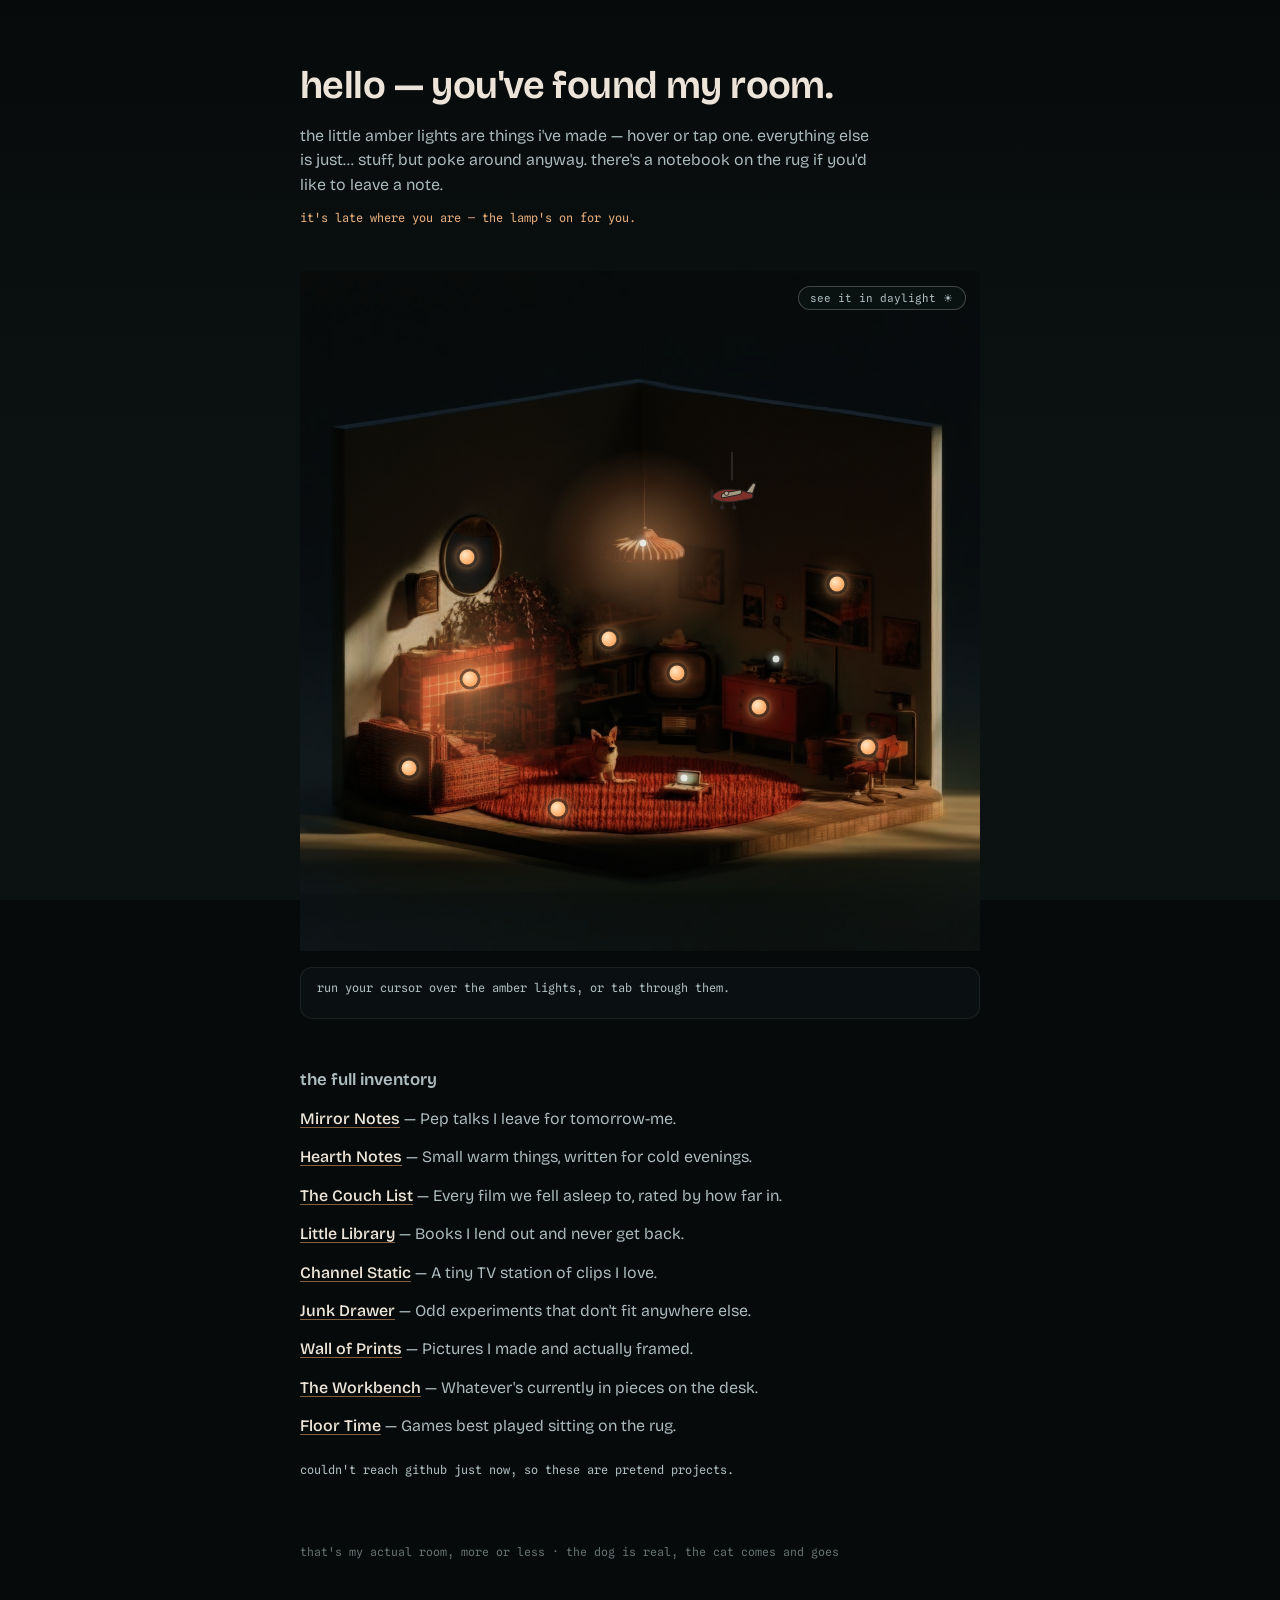
==== index.html @ a33a2bc3 "Preview before the doorway: first tap shows the card, second tap goes On touch there's no hover, so " ====
<!doctype html>
<html lang="en">
<head>
<meta charset="utf-8">
<meta name="viewport" content="width=device-width, initial-scale=1">
<title>my room</title>
<meta name="description" content="A little map of my room. The glowing dots are things I've made.">
<meta property="og:title" content="hello — you've found my room.">
<meta property="og:description" content="The glowing dots are things I've made. There's a dog, a radio, and a notebook if you'd like to leave a note.">
<meta property="og:type" content="website">
<meta property="og:url" content="https://nedesblade.github.io/Room/">
<meta property="og:image" content="https://nedesblade.github.io/Room/og.jpg">
<meta property="og:image:width" content="1200">
<meta property="og:image:height" content="630">
<meta name="twitter:card" content="summary_large_image">
<link rel="icon" href="data:image/svg+xml,%3Csvg xmlns='http://www.w3.org/2000/svg' viewBox='0 0 32 32'%3E%3Ccircle cx='16' cy='16' r='13' fill='%23ffb474' opacity='.22'/%3E%3Ccircle cx='16' cy='16' r='7' fill='%23ffb474'/%3E%3Ccircle cx='13.5' cy='13.5' r='2.5' fill='%23ffe6c4'/%3E%3C/svg%3E">
<style>
  /* Fonts are embedded so the whole page is one file. */
  @font-face {
    font-family: 'Bricolage Grotesque';
    src: url([data-uri]) format('woff2');
    font-weight: 300 800;
    font-display: swap;
  }
  @font-face {
    font-family: 'Spline Sans Mono';
    src: url([data-uri]) format('woff2');
    font-weight: 400;
    font-display: swap;
  }

  :root {
    /* Sampled from the photo's edges so the room melts into the page.
       JS swaps these at dusk/night to match the graded photo. */
    --bg-top: #1e2d2f;
    --bg-bottom: #2e4145;
    --ink: #ece4d8;
    --ink-dim: #adbdc0;
    --halo: 0 0 0 3px rgba(10, 16, 18, 0.5);
    --amber: #ffb474;
    --amber-deep: #e8934f;
    --card: rgba(16, 26, 28, 0.45);
    --night: 0; /* 0 = day, up to 1 = deep night */
  }

  * { margin: 0; padding: 0; box-sizing: border-box; }

  html { background: var(--bg-top); }
  body {
    background: linear-gradient(var(--bg-top), var(--bg-bottom) 55%, var(--bg-bottom));
    color: var(--ink);
    font-family: 'Bricolage Grotesque', system-ui, sans-serif;
    font-weight: 380;
    line-height: 1.55;
    -webkit-font-smoothing: antialiased;
  }
  /* fixed attachment janks on touch browsers; only desktops get it */
  @media (hover: hover) and (pointer: fine) {
    body { background-attachment: fixed; }
  }

  .wrap { max-width: 720px; margin: 0 auto; padding: 3.5rem 1.25rem 4rem; }

  header h1 {
    font-size: clamp(1.7rem, 5vw, 2.4rem);
    font-weight: 640;
    letter-spacing: -0.015em;
    margin-bottom: 0.5rem;
  }
  header p { color: var(--ink-dim); max-width: 36rem; }
  .greeting {
    margin-top: 0.7rem;
    font-family: 'Spline Sans Mono', ui-monospace, monospace;
    font-size: 0.74rem;
    color: rgba(255, 193, 138, 0.9);
  }
  .greeting:empty { display: none; }

  /* ---- the room ---------------------------------------------------- */
  .room { position: relative; margin: 2.75rem 0 0; }
  .room > .photo { display: block; width: 100%; height: auto; }

  /* Evening grade: a tiny warm-dimmed copy of the same photo, multiplied
     over it, so night light comes from the photo itself. */
  .room > .grade {
    position: absolute; inset: 0;
    width: 100%; height: 100%;
    mix-blend-mode: multiply;
    opacity: var(--night);
    pointer-events: none;
    transition: opacity 1.2s ease;
  }

  /* Warm halos anchored on the photo's own light sources. */
  .glow {
    position: absolute;
    transform: translate(-50%, -50%);
    border-radius: 50%;
    pointer-events: none;
    mix-blend-mode: screen;
    opacity: 0;
    transition: opacity 0.9s ease;
    background: radial-gradient(circle, rgba(255,176,110,0.55), rgba(255,140,70,0.18) 45%, transparent 70%);
  }
  .glow.on { opacity: calc(0.25 + var(--night) * 0.75); }
  .glow.flicker.on { animation: flicker 3.5s ease-in-out infinite; }
  @keyframes flicker {
    0%, 100% { opacity: calc(0.25 + var(--night) * 0.75); }
    38%      { opacity: calc(0.18 + var(--night) * 0.62); }
    62%      { opacity: calc(0.28 + var(--night) * 0.8); }
  }

  /* the little day/night switch in the room's corner */
  .mode-toggle {
    position: absolute;
    top: 0.9rem; right: 0.9rem;
    z-index: 2;
    background: rgba(12, 20, 21, 0.7);
    border: 1px solid rgba(236, 228, 216, 0.25);
    border-radius: 999px;
    color: var(--ink-dim);
    font-family: 'Spline Sans Mono', ui-monospace, monospace;
    font-size: 0.68rem;
    padding: 0.3rem 0.7rem;
    cursor: pointer;
  }
  .mode-toggle:hover { color: var(--ink); border-color: rgba(255, 180, 116, 0.5); }
  .mode-toggle:focus-visible { outline: 2px solid var(--amber); outline-offset: 2px; }

  /* embers drifting up from the hearth at night */
  .ember {
    position: absolute;
    width: 3px; height: 3px;
    border-radius: 50%;
    background: #ffc27d;
    mix-blend-mode: screen;
    pointer-events: none;
    opacity: 0;
    animation: emberfloat 4s ease-in infinite;
  }
  @keyframes emberfloat {
    0%   { opacity: 0; translate: 0 0; }
    15%  { opacity: 0.9; }
    60%  { opacity: 0.5; translate: 4px -3.2%; }
    100% { opacity: 0; translate: -3px -6.5%; }
  }

  /* speech bubbles and sleepy z's */
  .bubble {
    position: absolute;
    transform: translate(-50%, -100%);
    white-space: nowrap;
    font-family: 'Spline Sans Mono', ui-monospace, monospace;
    font-size: 0.72rem;
    color: #2d2620;
    background: #f0e3ca;
    border-radius: 8px;
    padding: 0.25rem 0.55rem;
    pointer-events: none;
    animation: bubblepop 0.25s ease;
  }
  .bubble::after {
    content: '';
    position: absolute;
    left: 50%; bottom: -5px;
    transform: translateX(-50%);
    border: 5px solid transparent;
    border-top-color: #f0e3ca;
    border-bottom: 0;
  }
  @keyframes bubblepop { from { scale: 0.6; opacity: 0; } }
  .zzz {
    position: absolute;
    transform: translate(-50%, -100%);
    font-family: 'Spline Sans Mono', ui-monospace, monospace;
    font-size: 0.8rem;
    color: rgba(236, 228, 216, 0.85);
    pointer-events: none;
    animation: snooze 3s ease-in-out infinite;
  }
  @keyframes snooze {
    0%, 100% { opacity: 0.35; translate: 0 0; }
    50%      { opacity: 0.9; translate: 2px -8px; }
  }

  /* ---- project dots ------------------------------------------------ */
  .spot { position: absolute; display: block; }
  button.spot { background: none; border: 0; padding: 0; cursor: pointer; }
  .spot:focus-visible { outline: 2px solid var(--amber); outline-offset: 3px; border-radius: 10px; }
  .spot .dot {
    position: absolute;
    width: 15px; height: 15px;
    transform: translate(-50%, -50%);
    border-radius: 50%;
    background: radial-gradient(circle at 35% 35%, #ffe6c4, var(--amber) 55%, var(--amber-deep));
    box-shadow: var(--halo), 0 0 8px 2px rgba(255,180,116,0.75), 0 0 22px 6px rgba(255,160,90,0.35);
    animation: pulse 2.6s ease-in-out infinite;
    transition: scale 0.2s ease;
  }
  .spot:hover .dot, .spot:focus-visible .dot { animation-play-state: paused; scale: 1.25; }
  @keyframes pulse {
    0%, 100% { box-shadow: var(--halo), 0 0 6px 1px rgba(255,180,116,0.55), 0 0 16px 4px rgba(255,160,90,0.22); }
    50%      { box-shadow: var(--halo), 0 0 10px 3px rgba(255,190,130,0.9), 0 0 30px 10px rgba(255,165,95,0.4); }
  }

  /* Fresh projects (pushed in the last two weeks) burn brighter. */
  .spot.new .dot {
    background: radial-gradient(circle at 35% 35%, #fff3dc, #ffc793 50%, #ff9d54);
    box-shadow: var(--halo), 0 0 12px 4px rgba(255,200,140,0.95), 0 0 34px 12px rgba(255,170,100,0.5);
  }
  .newchip {
    font-family: 'Spline Sans Mono', ui-monospace, monospace;
    font-size: 0.62rem;
    letter-spacing: 0.06em;
    color: #2b1c0e;
    background: var(--amber);
    border-radius: 999px;
    padding: 0.05rem 0.4rem;
    vertical-align: 2px;
  }
  .tag .newchip { margin-left: 0.4rem; }

  /* Deep-linked spot gets a steady ring so it's unmissable. */
  .spot.lit .dot {
    animation: none;
    scale: 1.3;
    box-shadow: var(--halo), 0 0 0 3px rgba(255,220,180,0.9), 0 0 18px 6px rgba(255,180,116,0.9), 0 0 44px 16px rgba(255,160,90,0.45);
  }
  .spot.lit .tag { opacity: 1; }

  .tag {
    position: absolute;
    transform: translate(-50%, calc(-100% - 16px));
    white-space: nowrap;
    font-family: 'Spline Sans Mono', ui-monospace, monospace;
    font-size: 0.72rem;
    letter-spacing: 0.02em;
    color: #ffd9ae;
    background: rgba(12, 20, 21, 0.88);
    border: 1px solid rgba(255,180,116,0.35);
    border-radius: 6px;
    padding: 0.25rem 0.55rem;
    opacity: 0;
    pointer-events: none;
    transition: opacity 0.15s ease;
  }
  .spot:hover .tag, .spot:focus-visible .tag { opacity: 1; }

  /* ---- toys (not links — just fun) --------------------------------- */
  .toy {
    position: absolute;
    transform: translate(-50%, -50%);
    background: none; border: 0;
    cursor: pointer;
    font: inherit;
  }
  .toy:focus-visible { outline: 2px dashed rgba(236,228,216,0.8); outline-offset: 3px; border-radius: 50%; }
  .toy .spark {
    display: block;
    width: 7px; height: 7px;
    margin: 0 auto;
    border-radius: 50%;
    background: rgba(240, 244, 240, 0.9);
    box-shadow: 0 0 6px 2px rgba(230,240,240,0.5);
    animation: twinkle 3.4s ease-in-out infinite;
  }
  @keyframes twinkle {
    0%, 100% { opacity: 0.25; }
    50%      { opacity: 0.85; }
  }
  .toy:hover .spark { animation-play-state: paused; opacity: 1; }
  .toy .tag { border-style: dashed; border-color: rgba(236,228,216,0.3); color: var(--ink-dim); font-style: italic; }
  .toy:hover .tag, .toy:focus-visible .tag { opacity: 1; }

  /* the toy plane hangs from the ceiling and sways on its string */
  .toy.plane {
    transform: translate(-50%, 0);
    transform-origin: 50% 0;
    animation: planesway 5s ease-in-out infinite;
    filter: brightness(calc(1 - var(--night) * 0.35));
  }
  .toy.plane svg { display: block; width: 100%; height: auto; }
  .toy.plane:hover { animation-play-state: paused; }
  @keyframes planesway {
    0%, 100% { rotate: 3deg; }
    50%      { rotate: -3deg; }
  }
  /* click: one big swoop over the room and back to the string.
     first and last frames are omitted so it starts and ends wherever
     the plane hangs, even if its spot gets nudged in ROOMS. */
  .toy.plane.fly { animation: flightpath 4.5s ease-in-out; }
  .toy.plane.fly .string { opacity: 0; }
  @keyframes flightpath {
    18% { left: 46%; top: 34%; rotate: -16deg; }
    40% { left: 22%; top: 46%; rotate: -6deg; }
    62% { left: 17%; top: 28%; rotate: 12deg; }
    82% { left: 40%; top: 15%; rotate: 10deg; }
  }
  .cat svg { filter: brightness(calc(1 - var(--night) * 0.35)); }

  .toy.bounce { animation: boing 0.5s ease; }
  /* uses the translate property so it composes with any base transform */
  @keyframes boing {
    30% { translate: 0 -9px; }
    60% { translate: 0 2px; }
  }

  .heart, .notes {
    position: absolute;
    transform: translate(-50%, -50%);
    pointer-events: none;
    font-size: 0.9rem;
    animation: floatup 1.4s ease-out forwards;
  }
  @keyframes floatup {
    0%   { opacity: 0; translate: 0 0; }
    20%  { opacity: 1; }
    100% { opacity: 0; translate: 0 -34px; }
  }

  .cat { position: absolute; pointer-events: auto; cursor: pointer; background: none; border: 0; }
  .cat:focus-visible { outline: 2px dashed rgba(236,228,216,0.8); outline-offset: 3px; border-radius: 8px; }
  .cat svg { display: block; width: 100%; height: auto; opacity: 0.96; }
  .cat.stretch svg { animation: stretch 0.6s ease; }
  @keyframes stretch { 40% { transform: scaleX(1.12) scaleY(0.94); } }

  /* ---- guestbook scraps -------------------------------------------- */
  .scrap {
    position: absolute;
    width: 7.5%;
    padding: 1.6% 1.2% 1.1%;
    background: #f0e3ca;
    color: #3b3227;
    font-size: clamp(0.34rem, 0.92vw, 0.5rem);
    line-height: 1.3;
    box-shadow: 0 1px 4px rgba(0, 0, 0, 0.35);
    filter: brightness(calc(1 - var(--night) * 0.4));
    cursor: pointer;
    overflow: hidden;
    transition: scale 0.15s ease;
  }
  .scrap:hover { scale: 1.06; }
  .scrap::before {
    /* the pin */
    content: '';
    position: absolute;
    top: 3%; left: 50%;
    width: 4px; height: 4px;
    transform: translateX(-50%);
    border-radius: 50%;
    background: radial-gradient(circle at 35% 35%, #ffd9a8, #c46a35);
  }
  .scrap .who {
    display: block;
    margin-top: 0.35em;
    font-style: italic;
    opacity: 0.7;
  }
  @media (max-width: 640px) { .scrap { display: none; } }

  /* ---- the notebook dialog ----------------------------------------- */
  dialog#notebook {
    width: min(26rem, calc(100vw - 2.5rem));
    background: #162124;
    color: var(--ink);
    border: 1px solid rgba(236, 228, 216, 0.15);
    border-radius: 16px;
    padding: 1.4rem 1.5rem;
    font-family: inherit;
  }
  dialog#notebook::backdrop { background: rgba(6, 10, 11, 0.7); }
  #notebook h2 { font-size: 1.15rem; font-weight: 640; margin-bottom: 0.2rem; }
  #notebook .sub { color: var(--ink-dim); font-size: 0.9rem; margin-bottom: 1rem; }
  #notebook ul {
    list-style: none;
    max-height: 11rem;
    overflow-y: auto;
    margin-bottom: 1.1rem;
    padding-right: 0.4rem;
  }
  #notebook li { margin-bottom: 0.7rem; font-size: 0.92rem; }
  #notebook li .who {
    font-family: 'Spline Sans Mono', ui-monospace, monospace;
    font-size: 0.68rem;
    color: rgba(255, 180, 116, 0.75);
  }
  #notebook label {
    display: block;
    font-family: 'Spline Sans Mono', ui-monospace, monospace;
    font-size: 0.7rem;
    color: var(--ink-dim);
    margin: 0.7rem 0 0.25rem;
  }
  #notebook input, #notebook textarea {
    width: 100%;
    background: rgba(236, 228, 216, 0.06);
    border: 1px solid rgba(236, 228, 216, 0.18);
    border-radius: 8px;
    color: var(--ink);
    font: inherit;
    font-size: 0.92rem;
    padding: 0.45rem 0.6rem;
  }
  #notebook textarea { resize: vertical; min-height: 3.6rem; }
  #notebook input:focus-visible, #notebook textarea:focus-visible,
  #notebook button:focus-visible { outline: 2px solid var(--amber); outline-offset: 2px; }
  #notebook .stamps { display: flex; gap: 0.45rem; margin-top: 0.7rem; align-items: center; }
  #notebook .stamps .stamp {
    width: 2.1rem; height: 2.1rem;
    border-radius: 50%;
    border: 1px dashed rgba(236, 228, 216, 0.3);
    background: none;
    color: var(--ink);
    font-size: 0.95rem;
    padding: 0;
    cursor: pointer;
  }
  #notebook .stamps .stamp[aria-pressed="true"] {
    border: 1px solid var(--amber);
    background: rgba(255, 180, 116, 0.15);
  }
  #notebook .row {
    display: flex;
    justify-content: space-between;
    align-items: center;
    margin-top: 0.9rem;
    gap: 0.8rem;
  }
  #notebook .count {
    font-family: 'Spline Sans Mono', ui-monospace, monospace;
    font-size: 0.7rem;
    color: var(--ink-dim);
  }
  #notebook button {
    background: none;
    border: 1px solid rgba(255, 180, 116, 0.5);
    border-radius: 999px;
    color: var(--amber);
    font: inherit;
    font-size: 0.9rem;
    padding: 0.35rem 1rem;
    cursor: pointer;
  }
  #notebook button:hover { background: rgba(255, 180, 116, 0.12); }
  #notebook button.close {
    border: none;
    color: var(--ink-dim);
    padding: 0.35rem 0.5rem;
  }
  #notebook .note-status {
    margin-top: 0.8rem;
    font-family: 'Spline Sans Mono', ui-monospace, monospace;
    font-size: 0.72rem;
    color: var(--ink-dim);
    min-height: 1em;
  }

  /* ---- the caption card -------------------------------------------- */
  .card {
    margin-top: 1rem;
    min-height: 3.2rem;
    padding: 0.65rem 1rem;
    background: var(--card);
    border: 1px solid rgba(236,228,216,0.08);
    border-radius: 12px;
    display: flex;
    align-items: baseline;
    flex-wrap: wrap;
    gap: 0.25rem 0.6rem;
  }
  .card .hint {
    color: var(--ink-dim);
    font-family: 'Spline Sans Mono', ui-monospace, monospace;
    font-size: 0.74rem;
  }
  .card h2 { font-size: 1.02rem; font-weight: 620; display: inline; }
  .card h2 a { color: var(--ink); text-decoration-color: rgba(255,180,116,0.5); }
  .card h2 a:hover { color: var(--amber); }
  .card .blurb { color: var(--ink-dim); font-size: 0.92rem; }
  .meta {
    font-family: 'Spline Sans Mono', ui-monospace, monospace;
    font-size: 0.72rem;
    color: rgba(255, 193, 138, 0.9);
  }
  .card .meta { margin-left: auto; }
  .card .enter {
    display: inline-block;
    background: var(--amber);
    color: #241505;
    border-radius: 999px;
    padding: 0.1rem 0.75rem;
    font-size: 0.85rem;
    font-weight: 600;
    text-decoration: none;
    white-space: nowrap;
  }
  .card .enter:hover, .card .enter:focus-visible { filter: brightness(1.1); }
  /* clicking a linkless (private) item pulses the card so the answer
     never lands somewhere the eye isn't */
  .card.ping { animation: card-ping 0.9s ease-out; }
  @keyframes card-ping {
    0%   { border-color: var(--amber); box-shadow: 0 0 0 3px rgba(255,180,116,0.35); }
    100% { border-color: rgba(236,228,216,0.08); box-shadow: 0 0 0 0 rgba(255,180,116,0); }
  }
  @media (prefers-reduced-motion: reduce) { .card.ping { animation: none; } }

  /* ---- the plain list ---------------------------------------------- */
  .list { margin-top: 3rem; }
  .list h2 { font-size: 1.05rem; font-weight: 620; color: var(--ink-dim); margin-bottom: 0.9rem; }
  .list ul { list-style: none; }
  .list li { margin-bottom: 0.85rem; }
  .list a {
    color: var(--ink);
    font-weight: 540;
    text-decoration-color: rgba(255,180,116,0.5);
    text-underline-offset: 3px;
  }
  .list a:hover { color: var(--amber); }
  .list a:focus-visible { outline: 2px solid var(--amber); outline-offset: 2px; border-radius: 3px; }
  .list .blurb { color: var(--ink-dim); }
  .list .newchip { margin-left: 0.45rem; }
  .list .privname { color: var(--ink); font-weight: 540; }

  .status {
    margin-top: 1.4rem;
    font-family: 'Spline Sans Mono', ui-monospace, monospace;
    font-size: 0.74rem;
    color: var(--ink-dim);
  }
  .status:empty { display: none; }

  footer {
    margin-top: 4rem;
    font-family: 'Spline Sans Mono', ui-monospace, monospace;
    font-size: 0.72rem;
    color: rgba(163,180,182,0.6);
  }

  /* ---- phones ------------------------------------------------------ */
  @media (max-width: 640px) {
    .tag { display: none; }
    .spot .dot { width: 22px; height: 22px; }
    .toy .spark { width: 11px; height: 11px; }
    .wrap { padding-top: 2.5rem; }
  }

  @media (prefers-reduced-motion: reduce) {
    .spot .dot, .toy .spark, .glow.flicker.on { animation: none; }
    .dot, .tag, .grade, .glow, .scrap { transition: none; }
    .toy.bounce, .cat.stretch svg, .bubble, .zzz { animation: none; }
    .toy.plane, .toy.plane.fly { animation: none; }
    .ember { display: none; }
  }
</style>
</head>
<body>
<div class="wrap">
  <header>
    <h1>hello — you've found my room.</h1>
    <p>the little amber lights are things i've made — hover or tap one. everything else is just… stuff, but poke around anyway. there's a notebook on the rug if you'd like to leave a note.</p>
    <p class="greeting" id="greeting"></p>
  </header>

  <main>
    <div class="room" id="room-living-room">
      <button type="button" class="mode-toggle" id="mode-toggle" aria-pressed="false"></button>
      <img class="photo" src="[data-uri]"
           alt="A cutaway model of my living room: a brick fireplace, a woven couch, a round red rug with a corgi sitting on it, a small TV, shelves of books, a red sideboard with a little radio, a desk and chair, a round mirror, framed prints on the walls, and a pendant lamp overhead.">
      <img class="grade" aria-hidden="true" alt="" src="[data-uri]">
    </div>

    <div class="card" id="card" aria-live="polite">
      <p class="hint">run your cursor over the amber lights, or tab through them.</p>
    </div>

    <section class="list" id="projects">
      <h2>the full inventory</h2>
      <ul id="project-list"></ul>
      <p class="status" id="status"></p>
    </section>
  </main>

  <footer>
    <p>that's my actual room, more or less · the dog is real, the cat comes and goes</p>
    <p id="visit-line"></p>
  </footer>
</div>

<dialog id="notebook" aria-labelledby="notebook-title">
  <h2 id="notebook-title">the notebook</h2>
  <p class="sub">leave a note for whoever wanders in next. it gets pinned up in the room.</p>
  <ul id="note-list"></ul>
  <form id="note-form" method="dialog">
    <label for="note-name">your name (optional)</label>
    <input id="note-name" name="name" maxlength="40" autocomplete="off">
    <label for="note-text">your note</label>
    <textarea id="note-text" name="message" maxlength="130" required></textarea>
    <div class="stamps" role="group" aria-label="add a little stamp (optional)">
      <button type="button" class="stamp" data-stamp="♥" aria-pressed="false" aria-label="heart stamp">♥</button>
      <button type="button" class="stamp" data-stamp="★" aria-pressed="false" aria-label="star stamp">★</button>
      <button type="button" class="stamp" data-stamp="☕" aria-pressed="false" aria-label="coffee stamp">☕</button>
      <button type="button" class="stamp" data-stamp="🐕" aria-pressed="false" aria-label="dog stamp">🐕</button>
    </div>
    <div class="row">
      <span class="count" id="note-count">130 left</span>
      <span>
        <button type="button" class="close" id="note-close">close</button>
        <button type="submit" id="note-send">pin it</button>
      </span>
    </div>
  </form>
  <p class="note-status" id="note-status"></p>
</dialog>

<script>
/* =====================================================================
   THE ROOMS — edit here to nudge a dot or add a whole new room later.
   Every number is a % of that room's photo, so it scales with the page.

   spots: places a project can live. x/y is the dot, box is the
     clickable area [left, top, width, height]. Which repo sits on
     which spot is managed in projects.json, next to this file — one
     line per repo. (A repo topic like "on-couch" still works as a
     fallback.) Unpinned repos fill the remaining spots top to bottom.
   toys:  things that are only fun. They look different on purpose.
   glows: warm halos on the photo's own light sources, used at night.
   ===================================================================== */
const ROOMS = [
  {
    id: 'living-room',
    spots: [
      { id: 'mirror',    x: 24.5, y: 42,   box: [19,   36,   11,   11] },
      { id: 'fireplace', x: 25,   y: 60,   box: [13.5, 51,   22,   20] },
      { id: 'couch',     x: 16,   y: 73,   box: [5,    64,   25,   18] },
      { id: 'shelves',   x: 45.5, y: 54,   box: [41,   45,   9,    18] },
      { id: 'tv',        x: 55.5, y: 59,   box: [50,   53,   12,   13] },
      { id: 'sideboard', x: 67.5, y: 64,   box: [61,   59,   15,   11] },
      { id: 'prints',    x: 79,   y: 46,   box: [72,   40,   16,   14] },
      { id: 'desk',      x: 83.5, y: 70,   box: [74,   61,   19,   19] },
      { id: 'rug',       x: 38,   y: 79,   box: [28,   68,   46,   17] },
    ],
    toys: [
      { id: 'lamp',     kind: 'lamp',     label: 'the lamp',      x: 50.5, y: 40,   glow: 'pendant' },
      { id: 'radio',    kind: 'radio',    label: 'the radio',     x: 70,   y: 57 },
      { id: 'corgi',    kind: 'corgi',    label: 'the dog',       x: 43.5, y: 71,   box: [39, 65, 9, 13] },
      { id: 'notebook', kind: 'notebook', label: 'the guestbook', x: 56.5, y: 74.5 },
      { id: 'plane',    kind: 'plane',    label: 'the plane',     x: 63.5, y: 26.5, w: 8 },
    ],
    cat: { x: 12.5, y: 69.5, w: 8 },
    /* wall slots where visitor notes get pinned, [x, y, tilt-degrees] */
    paperSlots: [
      [12, 53, -4], [24.5, 31, 3], [44, 35, -2], [13, 38, 3], [63, 52.5, -3], [76, 36, 2],
    ],
    glows: [
      { id: 'hearth',  x: 24.5, y: 61, size: 34, flicker: true },
      { id: 'pendant', x: 50.5, y: 41, size: 30 },
    ],
  },
];

/* Whose GitHub to raid for projects (topic: "room"). */
const USERNAME = 'Nedesblade';

/* Guestbook backend (Supabase). The key is the public one — row level
   security is what actually protects the table. */
const GUESTBOOK = {
  url: 'https://abnkenlfuoyyqswchiht.supabase.co',
  key: 'sb_publishable_uETWJu-eaUKVQxYnGBwkJg_1MfV_r7-',
};

/* Page background per time of day, sampled from the photo / its grade. */
const SKY = {
  day:   { top: '#1e2d2f',   bottom: '#2e4145' },
  dusk:  { top: '#121b1c',  bottom: '#1c282a' },
  night: { top: '#070a0a', bottom: '#0c1212' },
};

/* Stand-ins so the page is never blank. Replaced once GitHub answers. */
const EXAMPLES = [
  { name: 'Mirror Notes',   blurb: 'Pep talks I leave for tomorrow-me.',                     url: '#projects', pushed: null, pin: 'mirror' },
  { name: 'Hearth Notes',   blurb: 'Small warm things, written for cold evenings.',          url: '#projects', pushed: null, pin: 'fireplace' },
  { name: 'The Couch List', blurb: 'Every film we fell asleep to, rated by how far in.',     url: '#projects', pushed: null, pin: 'couch' },
  { name: 'Little Library', blurb: 'Books I lend out and never get back.',                   url: '#projects', pushed: null, pin: 'shelves' },
  { name: 'Channel Static', blurb: 'A tiny TV station of clips I love.',                     url: '#projects', pushed: null, pin: 'tv' },
  { name: 'Junk Drawer',    blurb: "Odd experiments that don't fit anywhere else.",          url: '#projects', pushed: null, pin: 'sideboard' },
  { name: 'Wall of Prints', blurb: 'Pictures I made and actually framed.',                   url: '#projects', pushed: null, pin: 'prints' },
  { name: 'The Workbench',  blurb: "Whatever's currently in pieces on the desk.",            url: '#projects', pushed: null, pin: 'desk' },
  { name: 'Floor Time',     blurb: 'Games best played sitting on the rug.',                  url: '#projects', pushed: null, pin: 'rug' },
];

/* ===================================================================== */

const card = document.getElementById('card');
/* touch-only: the project whose card a first tap opened (see renderRoom) */
let armedSpot = null;
const listEl = document.getElementById('project-list');
const statusEl = document.getElementById('status');
const params = new URLSearchParams(location.search);

const titleCase = s => s.replace(/-/g, ' ').replace(/\b\w/g, c => c.toUpperCase());
const isNew = iso => iso && (Date.now() - new Date(iso).getTime()) < 14 * 86400e3;

function timeAgo(iso) {
  if (!iso) return 'an example project';
  const s = (Date.now() - new Date(iso).getTime()) / 1000;
  const steps = [[31536000, 'year'], [2592000, 'month'], [604800, 'week'], [86400, 'day'], [3600, 'hour'], [60, 'minute']];
  for (const [len, word] of steps) {
    const n = Math.floor(s / len);
    if (n >= 1) return `updated ${n} ${word}${n > 1 ? 's' : ''} ago`;
  }
  return 'updated just now';
}

function showCard(p) {
  card.innerHTML = '';
  const h = document.createElement('h2');
  const a = document.createElement(p.url ? 'a' : 'span');
  if (p.url) a.href = p.url;
  a.textContent = p.name;
  h.appendChild(a);
  if (isNew(p.pushed)) {
    const chip = document.createElement('span');
    chip.className = 'newchip'; chip.textContent = 'new';
    h.append(' ', chip);
  }
  const blurb = document.createElement('span');
  blurb.className = 'blurb'; blurb.textContent = p.blurb;
  card.append(h, blurb);
  if (p.url) {
    const go = document.createElement('a');
    go.className = 'enter';
    go.href = p.url;
    go.textContent = 'step inside ↗';
    card.append(go);
  }
  const bits = [];
  if (p.pushed) bits.push(timeAgo(p.pushed));
  if (!p.url && p.priv) bits.push('private — ask me about it');
  if (bits.length) {
    const meta = document.createElement('span');
    meta.className = 'meta'; meta.textContent = bits.join(' · ');
    card.append(meta);
  }
}

/* a guestbook note shown in the same caption spot */
function showNoteCard(n) {
  card.innerHTML = '';
  const blurb = document.createElement('span');
  blurb.className = 'blurb';
  blurb.textContent = `“${n.message}”`;
  const meta = document.createElement('span');
  meta.className = 'meta';
  meta.textContent = `— ${n.name || 'someone'}, in the notebook`;
  card.append(blurb, meta);
}

/* ---- time of day ---------------------------------------------------- */
let clockOverride = null; /* the little switch in the corner sets this */
const reducedMotion = window.matchMedia('(prefers-reduced-motion: reduce)').matches;

function realHour() {
  return params.has('t') ? +params.get('t') : new Date().getHours();
}
function bandOf(h) {
  return (h >= 21 || h < 6) ? 'night' : (h >= 17 || h < 8) ? 'dusk' : 'day';
}

function updateEmbers(on) {
  const room = document.getElementById(`room-${ROOMS[0].id}`);
  if (!room) return;
  const existing = room.querySelectorAll('.ember');
  if (!on || reducedMotion) { existing.forEach(el => el.remove()); return; }
  if (existing.length) return;
  for (let i = 0; i < 4; i++) {
    const ember = document.createElement('div');
    ember.className = 'ember';
    ember.setAttribute('aria-hidden', 'true');
    const x = 21 + Math.random() * 8, y = 58 + Math.random() * 9;
    ember.style.cssText =
      `left:${x.toFixed(1)}%;top:${y.toFixed(1)}%;` +
      `animation-delay:${(i * 1.1 + Math.random()).toFixed(1)}s;` +
      `animation-duration:${(3.4 + i * 0.8).toFixed(1)}s`;
    room.appendChild(ember);
  }
}

function applyClock() {
  const band = clockOverride || bandOf(realHour());
  const night = band === 'night' ? 0.85 : band === 'dusk' ? 0.45 : 0;
  const root = document.documentElement;
  root.style.setProperty('--night', night);
  root.style.setProperty('--bg-top', SKY[band].top);
  root.style.setProperty('--bg-bottom', SKY[band].bottom);
  document.querySelectorAll('.glow').forEach(g => g.classList.toggle('on', night > 0));
  const lamp = document.querySelector('[data-toy="lamp"]');
  if (lamp) lamp.setAttribute('aria-pressed', String(night > 0));
  updateEmbers(band === 'night');
  const toggle = document.getElementById('mode-toggle');
  if (toggle) {
    toggle.textContent = band === 'night' ? 'see it in daylight ☀' : 'see it at night ☾';
    toggle.setAttribute('aria-pressed', String(!!clockOverride));
  }
  return band;
}

document.getElementById('mode-toggle').addEventListener('click', () => {
  const showing = clockOverride || bandOf(realHour());
  clockOverride = clockOverride ? null : (showing === 'night' ? 'day' : 'night');
  applyClock();
});

/* a hello that knows what time it is where the visitor is */
(function greet() {
  const h = realHour();
  const el = document.getElementById('greeting');
  el.textContent =
    h >= 6 && h < 11 ? "morning! the dog's already up." :
    h >= 11 && h < 17 ? 'come in, come in.' :
    h >= 17 && h < 21 ? "evening — good timing, the fire's just getting going." :
    "it's late where you are — the lamp's on for you.";
})();

/* ---- toys ----------------------------------------------------------- */
let radioHandle = null;

function playRadio(btn, room) {
  if (radioHandle) { radioHandle.stop(); return; }
  const Ctx = window.AudioContext || window.webkitAudioContext;
  if (!Ctx) return;
  const ctx = new Ctx();
  const master = ctx.createGain(); master.gain.value = 0.0001;
  const lp = ctx.createBiquadFilter(); lp.type = 'lowpass'; lp.frequency.value = 1500;
  master.connect(lp); lp.connect(ctx.destination);
  master.gain.exponentialRampToValueAtTime(0.2, ctx.currentTime + 0.4);

  /* vinyl crackle */
  const len = ctx.sampleRate * 9;
  const buf = ctx.createBuffer(1, len, ctx.sampleRate);
  const d = buf.getChannelData(0);
  for (let i = 0; i < len; i++) d[i] = Math.random() < 0.0012 ? (Math.random() * 2 - 1) * 0.4 : 0;
  const noise = ctx.createBufferSource(); noise.buffer = buf;
  const ng = ctx.createGain(); ng.gain.value = 0.5;
  noise.connect(ng); ng.connect(master); noise.start();

  /* four soft chords, two seconds each */
  const chords = [
    [174.61, 220.00, 261.63, 329.63],   /* Fmaj7 */
    [164.81, 196.00, 246.94, 293.66],   /* Em7   */
    [146.83, 174.61, 220.00, 261.63],   /* Dm7   */
    [130.81, 164.81, 196.00, 246.94],   /* Cmaj7 */
  ];
  chords.forEach((chord, ci) => {
    const t0 = ctx.currentTime + ci * 2.1;
    chord.forEach(f => {
      const o = ctx.createOscillator(); o.type = 'triangle'; o.frequency.value = f;
      const g = ctx.createGain();
      g.gain.setValueAtTime(0.0001, t0);
      g.gain.exponentialRampToValueAtTime(0.05, t0 + 0.25);
      g.gain.exponentialRampToValueAtTime(0.0001, t0 + 2.05);
      o.connect(g); g.connect(master);
      o.start(t0); o.stop(t0 + 2.1);
    });
  });

  const notesEl = document.createElement('span');
  notesEl.className = 'notes';
  notesEl.textContent = '♪';
  notesEl.style.cssText = btn.style.cssText;
  room.appendChild(notesEl);

  const finish = () => {
    if (!radioHandle) return;
    radioHandle = null;
    btn.setAttribute('aria-pressed', 'false');
    notesEl.remove();
    ctx.close().catch(() => {});
  };
  const timer = setTimeout(finish, 9000);
  radioHandle = { stop: () => { clearTimeout(timer); finish(); } };
  btn.setAttribute('aria-pressed', 'true');
}

function makeToy(toy, room) {
  const btn = document.createElement('button');
  btn.className = 'toy';
  btn.dataset.toy = toy.kind;
  btn.type = 'button';
  btn.style.cssText = `left:${toy.x}%;top:${toy.y}%`;
  if (toy.box) {
    const [bl, bt, bw, bh] = toy.box;
    btn.style.cssText = `left:${bl}%;top:${bt}%;width:${bw}%;height:${bh}%;transform:none`;
  }
  btn.setAttribute('aria-label', toy.label);
  const spark = document.createElement('span');
  spark.className = 'spark';
  spark.style.animationDelay = `${(Math.random() * 2).toFixed(1)}s`;
  const tag = document.createElement('span');
  tag.className = 'tag';
  tag.textContent = `(${toy.label})`;
  btn.append(spark, tag);

  if (toy.kind === 'lamp') {
    btn.setAttribute('aria-pressed', 'false');
    btn.addEventListener('click', () => {
      const glow = room.querySelector(`[data-glow="${toy.glow}"]`);
      if (!glow) return;
      const on = !glow.classList.contains('on');
      glow.classList.toggle('on', on);
      btn.setAttribute('aria-pressed', String(on));
    });
  } else if (toy.kind === 'radio') {
    btn.setAttribute('aria-pressed', 'false');
    btn.addEventListener('click', () => playRadio(btn, room));
  } else if (toy.kind === 'notebook') {
    btn.setAttribute('aria-haspopup', 'dialog');
    btn.addEventListener('click', openNotebook);
  } else if (toy.kind === 'plane') {
    spark.remove(); /* the plane is its own attraction */
    btn.classList.add('plane');
    btn.style.width = `${toy.w}%`;
    btn.insertAdjacentHTML('afterbegin', `<svg viewBox="0 0 100 150" xmlns="http://www.w3.org/2000/svg" aria-hidden="true">
      <line class="string" x1="50" y1="0" x2="50" y2="52" stroke="rgba(236,228,216,0.45)" stroke-width="1.5"/>
      <ellipse cx="13" cy="82" rx="3" ry="16" fill="#3a3230" opacity="0.8"/>
      <path d="M14 82 C20 70 40 66 60 70 L84 74 C90 75 90 85 84 86 L60 90 C40 94 20 92 14 82 Z" fill="#b0453a" stroke="#3a3230" stroke-width="2"/>
      <path d="M76 74 L88 58 C91 56 94 58 93 62 L88 76 Z" fill="#e8d9b8" stroke="#3a3230" stroke-width="2"/>
      <path d="M34 76 L64 70 C69 69 69 77 64 78 L34 84 C29 85 29 77 34 76 Z" fill="#e8d9b8" stroke="#3a3230" stroke-width="2"/>
      <circle cx="40" cy="76" r="4" fill="#f4e8d2" stroke="#3a3230" stroke-width="1.5"/>
      <line x1="34" y1="90" x2="32" y2="100" stroke="#3a3230" stroke-width="2"/>
      <line x1="52" y1="91" x2="54" y2="100" stroke="#3a3230" stroke-width="2"/>
      <circle cx="32" cy="102" r="4" fill="#3a3230"/>
      <circle cx="54" cy="102" r="4" fill="#3a3230"/>
    </svg>`);
    let flying = false;
    btn.addEventListener('click', () => {
      if (reducedMotion) { speak(room, toy.x, toy.y + 2, 'nyoom.'); return; }
      if (flying) return;
      flying = true;
      speak(room, toy.x, toy.y + 2, 'nyooom');
      btn.classList.add('fly');
    });
    btn.addEventListener('animationend', (e) => {
      if (e.animationName === 'flightpath') { btn.classList.remove('fly'); flying = false; }
    });
  } else if (toy.kind === 'corgi') {
    spark.remove(); /* the dog is his own attraction */
    let boops = 0;
    btn.addEventListener('click', () => {
      boops++;
      btn.classList.remove('bounce'); void btn.offsetWidth; btn.classList.add('bounce');
      const hearts = Math.min(1 + Math.floor(boops / 3), 3);
      for (let j = 0; j < hearts; j++) {
        const heart = document.createElement('span');
        heart.className = 'heart'; heart.textContent = '♥';
        heart.style.cssText =
          `left:${toy.x + (j - (hearts - 1) / 2) * 2.5}%;top:${toy.y - 4}%;` +
          `color:#ff9d7a;animation-delay:${j * 0.12}s`;
        room.appendChild(heart);
        setTimeout(() => heart.remove(), 1800);
      }
      if (boops === 10) speak(room, toy.x, toy.y - 7, 'ok. that’s enough.');
      else if (boops > 10 && boops % 5 === 0) speak(room, toy.x, toy.y - 7, '…fine. one more.');
      /* the cat does not appreciate the commotion */
      const cat = room.querySelector('.cat');
      if (cat) {
        cat.classList.remove('stretch'); void cat.offsetWidth; cat.classList.add('stretch');
        const c = ROOMS[0].cat;
        if (boops === 1 || boops % 4 === 0) speak(room, c.x + c.w / 2, c.y - 2, '!');
      }
    });
  }
  return btn;
}

/* small speech bubble that pops and fades */
function speak(room, x, y, text) {
  room.querySelectorAll('.bubble').forEach(el => { if (el.textContent === text) el.remove(); });
  const b = document.createElement('span');
  b.className = 'bubble';
  b.textContent = text;
  b.style.cssText = `left:${x}%;top:${y}%`;
  room.appendChild(b);
  setTimeout(() => b.remove(), 2200);
}

/* the dog dozes off if nobody's around */
(function sleepyDog() {
  const idleMs = (params.has('idle') ? +params.get('idle') : 45) * 1000;
  let timer = null, zzz = null;
  const doze = () => {
    if (zzz) return;
    const room = document.getElementById(`room-${ROOMS[0].id}`);
    const dog = ROOMS[0].toys.find(t => t.kind === 'corgi');
    if (!room || !dog) return;
    zzz = document.createElement('span');
    zzz.className = 'zzz';
    zzz.setAttribute('aria-hidden', 'true');
    zzz.textContent = 'z z z';
    zzz.style.cssText = `left:${dog.x + 3}%;top:${dog.y - 6}%`;
    room.appendChild(zzz);
  };
  const wake = () => {
    if (zzz) { zzz.remove(); zzz = null; }
    clearTimeout(timer);
    timer = setTimeout(doze, idleMs);
  };
  ['pointermove', 'pointerdown', 'keydown', 'scroll'].forEach(ev =>
    addEventListener(ev, wake, { passive: true }));
  wake();
})();

function maybeCat(roomData, room) {
  const visiting = params.has('cat') || Math.random() < 0.25;
  if (!visiting || !roomData.cat) return;
  const { x, y, w } = roomData.cat;
  const cat = document.createElement('button');
  cat.className = 'cat';
  cat.type = 'button';
  cat.setAttribute('aria-label', 'a cat is visiting today');
  cat.title = 'the cat is visiting today';
  cat.style.cssText = `left:${x}%;top:${y}%;width:${w}%`;
  cat.innerHTML = `<svg viewBox="0 0 100 56" xmlns="http://www.w3.org/2000/svg">
    <path d="M14 44 C6 40 4 30 10 24 C16 18 26 16 36 17 C40 10 46 8 50 12 L52 8 L56 13 L61 9 L62 15 C70 17 76 24 76 31 C76 41 66 47 52 48 C36 49 22 48 14 44 Z" fill="#3a3230"/>
    <path d="M76 31 C84 29 90 33 89 39 C88 44 82 46 76 44" fill="none" stroke="#3a3230" stroke-width="5" stroke-linecap="round"/>
    <path d="M46 20 C50 22 54 22 58 20" stroke="#57493f" stroke-width="2" fill="none" stroke-linecap="round"/>
  </svg>`;
  cat.addEventListener('click', () => {
    cat.classList.remove('stretch'); void cat.offsetWidth; cat.classList.add('stretch');
  });
  room.appendChild(cat);
}

/* ---- rendering ------------------------------------------------------ */
function renderRoom(roomData, projects) {
  const room = document.getElementById(`room-${roomData.id}`);
  if (!room) return;

  room.querySelectorAll('.spot, .toy, .glow, .cat').forEach(el => el.remove());

  for (const g of roomData.glows || []) {
    const el = document.createElement('div');
    el.className = 'glow' + (g.flicker ? ' flicker' : '');
    el.dataset.glow = g.id;
    el.style.cssText = `left:${g.x}%;top:${g.y}%;width:${g.size}%;height:${g.size}%`;
    room.appendChild(el);
  }

  /* pinned projects claim their spot; the rest fill remaining spots in order */
  const taken = new Map();
  for (const p of projects) {
    if (p.pin && roomData.spots.some(s => s.id === p.pin) && !taken.has(p.pin)) taken.set(p.pin, p);
  }
  const leftovers = projects.filter(p => taken.get(p.pin) !== p);
  for (const spot of roomData.spots) {
    if (!taken.has(spot.id) && leftovers.length) taken.set(spot.id, leftovers.shift());
  }

  let i = 0;
  for (const spot of roomData.spots) {
    const p = taken.get(spot.id);
    if (!p) continue;
    p._spot = spot.id;
    const [bl, bt, bw, bh] = spot.box;
    const a = document.createElement(p.url ? 'a' : 'button');
    a.className = 'spot' + (isNew(p.pushed) ? ' new' : '');
    a.id = `spot-${spot.id}`;
    if (p.url) {
      a.href = p.url;
      /* touch has no hover-preview: the first tap shows the card instead
         of teleporting, and only the second tap (or the card's own
         "step inside" button) actually goes. Hover devices previewed
         already, so their click passes straight through. */
      a.addEventListener('click', e => {
        if (!matchMedia('(hover: none)').matches) return;
        if (armedSpot === p) return;
        e.preventDefault();
        armedSpot = p;
        showCard(p);
        card.scrollIntoView({ block: 'nearest', behavior: 'smooth' });
        card.classList.remove('ping'); void card.offsetWidth; card.classList.add('ping');
      });
    } else {
      a.type = 'button';
      a.addEventListener('click', () => {
        showCard(p);
        card.scrollIntoView({ block: 'nearest', behavior: 'smooth' });
        card.classList.remove('ping'); void card.offsetWidth; card.classList.add('ping');
      });
    }
    a.setAttribute('aria-label', `${p.name} — ${p.blurb}${p.url ? '' : ' (private project)'}`);
    a.style.cssText = `left:${bl}%;top:${bt}%;width:${bw}%;height:${bh}%`;
    const dx = ((spot.x - bl) / bw) * 100, dy = ((spot.y - bt) / bh) * 100;
    const dot = document.createElement('span');
    dot.className = 'dot';
    dot.style.cssText = `left:${dx}%;top:${dy}%;animation-delay:${(i * 0.4).toFixed(1)}s`;
    const tag = document.createElement('span');
    tag.className = 'tag';
    tag.style.cssText = `left:${dx}%;top:${dy}%`;
    tag.textContent = p.name;
    if (isNew(p.pushed)) {
      const chip = document.createElement('span');
      chip.className = 'newchip'; chip.textContent = 'new';
      tag.appendChild(chip);
    }
    a.append(dot, tag);
    a.addEventListener('mouseenter', () => showCard(p));
    a.addEventListener('focus', () => showCard(p));
    room.appendChild(a);
    i++;
  }

  for (const toy of roomData.toys || []) room.appendChild(makeToy(toy, room));
  maybeCat(roomData, room);
  renderScraps(roomData, room);
  applyClock();
  applyHash();
}

/* ---- guestbook ------------------------------------------------------ */
let notes = [];
const noteHeaders = {
  'apikey': GUESTBOOK.key,
  'Authorization': `Bearer ${GUESTBOOK.key}`,
  'Content-Type': 'application/json',
};

function renderScraps(roomData, room) {
  room.querySelectorAll('.scrap').forEach(el => el.remove());
  const slots = roomData.paperSlots || [];
  notes.slice(0, slots.length).forEach((n, i) => {
    const [x, y, tilt] = slots[i];
    const scrap = document.createElement('div');
    scrap.className = 'scrap';
    scrap.setAttribute('aria-hidden', 'true'); /* the notebook dialog is the readable copy */
    scrap.style.cssText = `left:${x}%;top:${y}%;transform:rotate(${tilt}deg)`;
    const msg = document.createElement('span');
    msg.textContent = n.message.length > 44 ? n.message.slice(0, 43) + '…' : n.message;
    const who = document.createElement('span');
    who.className = 'who';
    who.textContent = `— ${n.name || 'someone'}`;
    scrap.append(msg, who);
    scrap.addEventListener('mouseenter', () => showNoteCard(n));
    scrap.addEventListener('click', openNotebook);
    room.appendChild(scrap);
  });
}

function renderNoteList() {
  const ul = document.getElementById('note-list');
  ul.innerHTML = '';
  if (!notes.length) {
    const li = document.createElement('li');
    li.textContent = 'no notes yet — the first page is yours.';
    ul.appendChild(li);
    return;
  }
  for (const n of notes) {
    const li = document.createElement('li');
    const msg = document.createElement('span');
    msg.textContent = n.message;
    const who = document.createElement('span');
    who.className = 'who';
    who.textContent = ` — ${n.name || 'someone'}`;
    li.append(msg, who);
    ul.appendChild(li);
  }
}

async function loadNotes() {
  try {
    const r = await fetch(
      `${GUESTBOOK.url}/rest/v1/guestbook_notes?select=name,message,created_at&order=created_at.desc&limit=24`,
      { headers: noteHeaders });
    if (!r.ok) throw new Error();
    notes = await r.json();
    renderScraps(ROOMS[0], document.getElementById(`room-${ROOMS[0].id}`));
  } catch { /* scraps just don't render; the dialog explains on open */ }
}

const notebook = document.getElementById('notebook');
const noteForm = document.getElementById('note-form');
const noteText = document.getElementById('note-text');
const noteName = document.getElementById('note-name');
const noteCount = document.getElementById('note-count');
const noteStatus = document.getElementById('note-status');

function openNotebook() {
  renderNoteList();
  noteStatus.textContent = '';
  notebook.showModal();
  noteText.focus();
}

document.getElementById('note-close').addEventListener('click', () => notebook.close());
noteText.addEventListener('input', () => {
  noteCount.textContent = `${130 - noteText.value.length} left`;
});

/* optional stamp for a note — one at a time, click again to clear */
let stamp = null;
const stampBtns = [...document.querySelectorAll('#notebook .stamp')];
stampBtns.forEach(b => b.addEventListener('click', () => {
  stamp = stamp === b.dataset.stamp ? null : b.dataset.stamp;
  stampBtns.forEach(x => x.setAttribute('aria-pressed', String(x.dataset.stamp === stamp)));
}));

noteForm.addEventListener('submit', async (e) => {
  e.preventDefault();
  let message = noteText.value.trim();
  if (!message) return;
  if (stamp) message = `${stamp} ${message}`;
  const name = noteName.value.trim() || null;
  noteStatus.textContent = 'pinning…';
  try {
    const r = await fetch(`${GUESTBOOK.url}/rest/v1/guestbook_notes`, {
      method: 'POST',
      headers: { ...noteHeaders, 'Prefer': 'return=minimal' },
      body: JSON.stringify({ name, message }),
    });
    if (!r.ok) throw new Error();
    notes.unshift({ name, message, created_at: new Date().toISOString() });
    renderNoteList();
    renderScraps(ROOMS[0], document.getElementById(`room-${ROOMS[0].id}`));
    noteForm.reset();
    stamp = null;
    stampBtns.forEach(x => x.setAttribute('aria-pressed', 'false'));
    noteCount.textContent = '130 left';
    noteStatus.textContent = 'pinned. thanks for stopping by ✨';
  } catch {
    noteStatus.textContent = "the notebook won't open right now — your note didn't save. try again in a bit?";
  }
});

function renderList(projects) {
  listEl.innerHTML = '';
  for (const p of projects) {
    const li = document.createElement('li');
    const a = document.createElement(p.url ? 'a' : 'span');
    if (p.url) a.href = p.url; else a.className = 'privname';
    a.textContent = p.name;
    li.appendChild(a);
    if (isNew(p.pushed)) {
      const chip = document.createElement('span');
      chip.className = 'newchip'; chip.textContent = 'new';
      li.appendChild(chip);
    }
    const blurb = document.createElement('span');
    blurb.className = 'blurb'; blurb.textContent = ` — ${p.blurb}`;
    li.append(blurb);
    const bits = [];
    if (p.pushed) bits.push(timeAgo(p.pushed));
    if (!p.url && p.priv) bits.push('private — ask me about it');
    if (bits.length) {
      const meta = document.createElement('p');
      meta.className = 'meta'; meta.textContent = bits.join(' · ');
      li.append(meta);
    }
    /* the list and the room know about each other */
    const dotOf = () => document.getElementById(`spot-${p._spot}`);
    const light = on => { const el = dotOf(); if (el) el.classList.toggle('lit', on); };
    li.addEventListener('mouseenter', () => light(true));
    li.addEventListener('mouseleave', () => light(false));
    a.addEventListener('focus', () => light(true));
    a.addEventListener('blur', () => light(false));
    listEl.appendChild(li);
  }
}

let current = EXAMPLES;
function render(projects) {
  current = projects;
  renderRoom(ROOMS[0], projects);
  renderList(projects);
}

/* ---- deep links: #couch opens the page pointing at the couch -------- */
function applyHash() {
  const id = location.hash.slice(1);
  document.querySelectorAll('.spot.lit').forEach(el => el.classList.remove('lit'));
  if (!id) return;
  if (id === 'guestbook') { openNotebook(); return; }
  const spotEl = document.getElementById(`spot-${id}`);
  if (!spotEl) return;
  spotEl.classList.add('lit');
  const proj = current.find(x => x._spot === id);
  if (proj) showCard(proj);
  spotEl.scrollIntoView({ block: 'center', behavior: 'auto' });
}
window.addEventListener('hashchange', applyHash);

/* ---- projects from GitHub ------------------------------------------- */
/* projects.json (next to this file) is the one place to manage which
   repo sits on which object. It beats topics; see the notes inside it. */
async function loadPins() {
  try {
    const r = await fetch('projects.json', { cache: 'no-cache' });
    if (!r.ok) return {};
    const data = await r.json();
    const pins = {};
    for (const [repo, v] of Object.entries(data.pins || {})) {
      if (typeof v === 'string') pins[repo.toLowerCase()] = { spot: v.toLowerCase() };
      else if (v && typeof v === 'object') pins[repo.toLowerCase()] = { ...v, spot: String(v.spot || '').toLowerCase() };
    }
    return pins;
  } catch { return {}; }
}

/* projects-data.json is a build-time snapshot written by the deploy
   workflow with a private token, so private repos can appear too. When
   it's absent the page falls back to github's live public api. */
async function fetchSnapshot() {
  try {
    const r = await fetch('projects-data.json', { cache: 'no-cache' });
    if (!r.ok) return null;
    const data = await r.json();
    return Array.isArray(data.repos) && data.repos.length ? data.repos : null;
  } catch { return null; }
}

async function load() {
  render(EXAMPLES);
  if (!USERNAME || USERNAME === 'YOUR-USERNAME-HERE') {
    statusEl.textContent = 'no github username set yet, so these are pretend projects.';
    return;
  }
  const pins = await loadPins();
  const validSpot = id => !!id && ROOMS.some(rm => rm.spots.some(s => s.id === id));
  let repos = await fetchSnapshot();
  if (!repos) {
    try {
      const r = await fetch(`https://api.github.com/users/${USERNAME}/repos?per_page=100&sort=updated&type=owner`);
      if (!r.ok) throw new Error();
      repos = await r.json();
    } catch {
      statusEl.textContent = "couldn't reach github just now, so these are pretend projects.";
      return;
    }
  }
  const fromData = (Array.isArray(repos) ? repos : [])
    .filter(x => !x.archived)
    .filter(x => (x.topics || []).includes('room') || x.name.toLowerCase() in pins)
    .filter(x => pins[x.name.toLowerCase()]?.spot !== 'hide');
  const projects = fromData.map(x => {
    const p = pins[x.name.toLowerCase()] || {};
    return {
      name: p.name || titleCase(x.name),
      blurb: p.blurb || x.description || 'no description yet. mysterious.',
      /* a private repo's github url would 404 for guests: prefer the
         url from projects.json, then the repo's website, then a copy
         hosted here under projects/<name>/, else show it linkless */
      url: p.url || x.homepage || (x.hosted ? `projects/${x.name}/` : (!x.private ? x.html_url : null)),
      pushed: x.pushed_at,
      priv: !!x.private,
      _repo: x.name,
      pin: validSpot(p.spot) ? p.spot : (x.topics || [])
        .map(t => (t.match(/^on-(.+)$/) || [])[1])
        .find(validSpot) || null,
    };
  });
  /* pinned repos the data source didn't return (private ones, before
     the snapshot secret exists) still show, straight from the file */
  const seen = new Set(fromData.map(x => x.name.toLowerCase()));
  for (const [repo, p] of Object.entries(pins)) {
    if (seen.has(repo) || p.spot === 'hide') continue;
    projects.push({
      name: p.name || titleCase(repo),
      blurb: p.blurb || 'a project kept off the public shelf.',
      url: p.url || null,
      pushed: null,
      priv: true,
      _repo: repo,
      pin: validSpot(p.spot) ? p.spot : null,
    });
  }
  /* a copy published under projects/<name>/ (see docs/publish-to-room.yml)
     beats being linkless — probe for one, so hosting works even before
     the PROJECTS_TOKEN snapshot exists. Only the few linkless items. */
  await Promise.all(projects
    .filter(p => p.priv && !p.url && p._repo)
    .map(async p => {
      try {
        const r = await fetch(`projects/${p._repo}/index.html`, { method: 'HEAD' });
        if (r.ok) p.url = `projects/${p._repo}/`;
      } catch { /* not hosted — stays a caption-only item */ }
    }));
  if (!projects.length) {
    statusEl.textContent = 'nothing is listed in projects.json or tagged “room” yet, so these are pretend projects for now.';
    return;
  }
  render(projects);
  statusEl.textContent = `${projects.length} thing${projects.length > 1 ? 's' : ''} · fresh from github.`;
}

/* the room remembers you (locally — nothing leaves your browser) */
try {
  const mem = JSON.parse(localStorage.getItem('room-visits') || 'null') || { n: 0, last: 0 };
  if (Date.now() - mem.last > 4 * 3600e3) mem.n++;
  mem.last = Date.now();
  localStorage.setItem('room-visits', JSON.stringify(mem));
  if (mem.n >= 2) {
    document.getElementById('visit-line').textContent = `visit #${mem.n} · the dog remembers you`;
  }
} catch { /* private browsing — the room forgets, that's fine */ }

/* the tab misses you when you wander off */
document.addEventListener('visibilitychange', () => {
  document.title = document.hidden ? 'come back, the dog misses you' : 'my room';
});

load();
loadNotes();
</script>
</body>
</html>
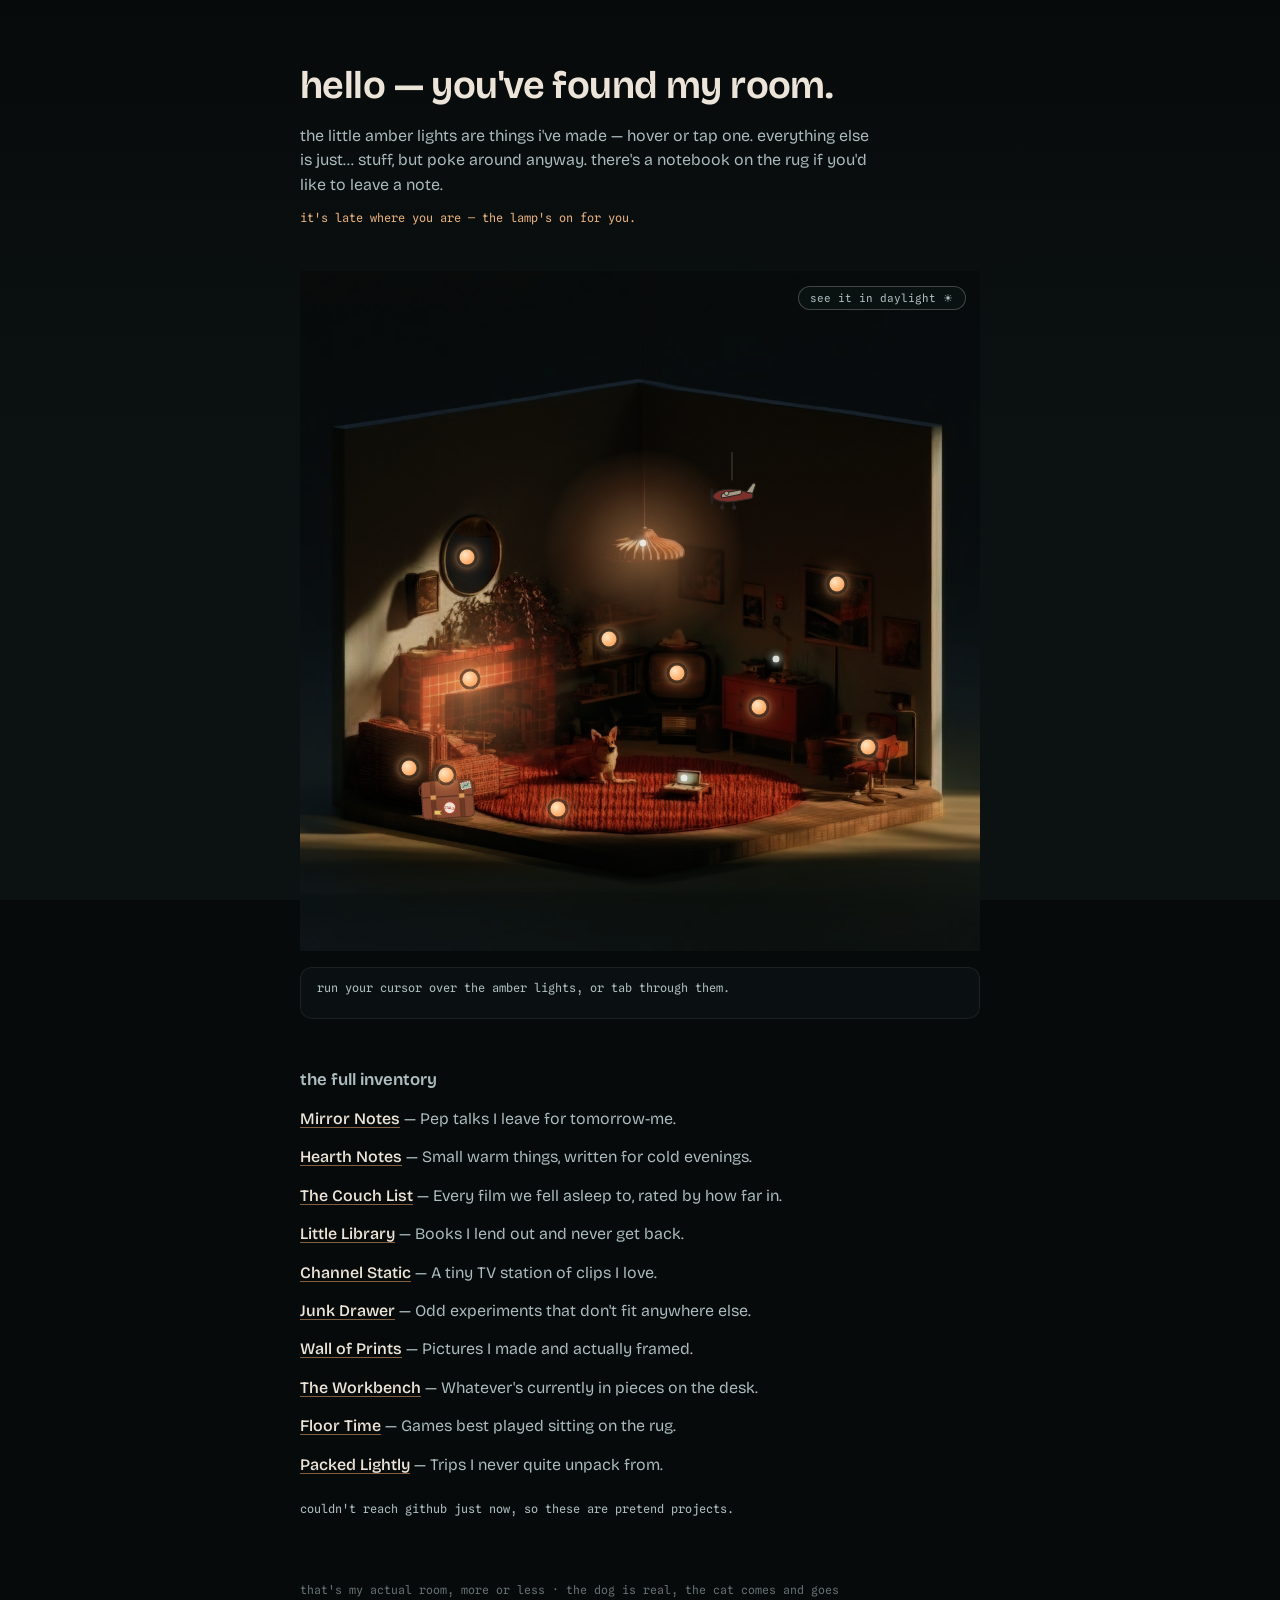
==== commit fbedb259: "A suitcase by the couch: drawn objects join the room Some projects deserve their own thing rather th" ====
--- a/index.html
+++ b/index.html
@@ -483,7 +483,7 @@
     color: rgba(255, 193, 138, 0.9);
   }
   .card .meta { margin-left: auto; }
-  .card .enter {
+  .enter {
     display: inline-block;
     background: var(--amber);
     color: #241505;
@@ -494,15 +494,71 @@
     text-decoration: none;
     white-space: nowrap;
   }
-  .card .enter:hover, .card .enter:focus-visible { filter: brightness(1.1); }
-  /* clicking a linkless (private) item pulses the card so the answer
-     never lands somewhere the eye isn't */
-  .card.ping { animation: card-ping 0.9s ease-out; }
-  @keyframes card-ping {
-    0%   { border-color: var(--amber); box-shadow: 0 0 0 3px rgba(255,180,116,0.35); }
-    100% { border-color: rgba(236,228,216,0.08); box-shadow: 0 0 0 0 rgba(255,180,116,0); }
-  }
-  @media (prefers-reduced-motion: reduce) { .card.ping { animation: none; } }
+  .enter:hover, .enter:focus-visible { filter: brightness(1.1); }
+
+  /* ---- picking things up: the examine view ------------------------- */
+  .spot, button.spot { cursor: grab; }
+  .examine {
+    position: fixed;
+    inset: 0;
+    z-index: 40;
+    display: grid;
+    place-items: center;
+    padding: 1.2rem;
+  }
+  .examine[hidden] { display: none; }
+  .examine .backdrop {
+    position: absolute;
+    inset: 0;
+    background: rgba(5, 6, 6, 0.62);
+    backdrop-filter: blur(3px);
+    -webkit-backdrop-filter: blur(3px);
+  }
+  .exam-box { position: relative; text-align: center; max-width: min(88vw, 30rem); }
+  .held {
+    display: inline-block;
+    border-radius: 14px;
+    border: 1px solid rgba(236,228,216,0.28);
+    box-shadow: 0 26px 60px rgba(0,0,0,0.65), 0 4px 14px rgba(0,0,0,0.5);
+    background-repeat: no-repeat;
+    will-change: transform;
+  }
+  .held.art {
+    background: none;
+    border: none;
+    box-shadow: none;
+    filter: drop-shadow(0 22px 28px rgba(0,0,0,0.55));
+  }
+  .spot-art {
+    position: absolute;
+    inset: 0;
+    width: 100%;
+    height: 100%;
+    pointer-events: none;
+  }
+  .examine.settled .held { animation: sway 5s ease-in-out infinite; }
+  @keyframes sway {
+    0%, 100% { transform: rotate(-1.3deg) translateY(0); }
+    50% { transform: rotate(1.3deg) translateY(-5px); }
+  }
+  .exam-text { margin-top: 1rem; color: var(--ink); }
+  .exam-text .lead { font-size: 1.02rem; }
+  .exam-text .lead strong { color: var(--amber); font-weight: 650; }
+  .exam-text .blurb { display: block; margin-top: 0.2rem; color: var(--ink-dim); font-size: 0.92rem; }
+  .exam-text .meta { display: block; margin-top: 0.4rem; }
+  .exam-actions { margin-top: 0.9rem; display: flex; gap: 1.1rem; justify-content: center; align-items: center; }
+  .putback {
+    font: inherit;
+    font-size: 0.9rem;
+    background: none;
+    border: none;
+    color: var(--ink-dim);
+    text-decoration: underline;
+    text-underline-offset: 3px;
+    cursor: pointer;
+  }
+  .putback:hover, .putback:focus-visible { color: var(--ink); }
+  @media (prefers-reduced-motion: reduce) { .examine.settled .held { animation: none; } }
 
   /* ---- the plain list ---------------------------------------------- */
   .list { margin-top: 3rem; }
@@ -630,14 +686,17 @@
     id: 'living-room',
     spots: [
       { id: 'mirror',    x: 24.5, y: 42,   box: [19,   36,   11,   11] },
-      { id: 'fireplace', x: 25,   y: 60,   box: [13.5, 51,   22,   20] },
+      { id: 'fireplace', x: 25,   y: 60,   box: [13.5, 50,   22,   16] },
       { id: 'couch',     x: 16,   y: 73,   box: [5,    64,   25,   18] },
       { id: 'shelves',   x: 45.5, y: 54,   box: [41,   45,   9,    18] },
       { id: 'tv',        x: 55.5, y: 59,   box: [50,   53,   12,   13] },
       { id: 'sideboard', x: 67.5, y: 64,   box: [61,   59,   15,   11] },
       { id: 'prints',    x: 79,   y: 46,   box: [72,   40,   16,   14] },
-      { id: 'desk',      x: 83.5, y: 70,   box: [74,   61,   19,   19] },
+      { id: 'desk',      x: 83.5, y: 70,   box: [74,   61,   15,   19] },
       { id: 'rug',       x: 38,   y: 79,   box: [28,   68,   46,   17] },
+      /* not everything in the room came with the photo — some objects
+         are drawn in because a project deserved its own thing */
+      { id: 'suitcase',  x: 21.5, y: 74,   box: [16.5, 71.5, 10.5, 11.5], art: 'suitcase' },
     ],
     toys: [
       { id: 'lamp',     kind: 'lamp',     label: 'the lamp',      x: 50.5, y: 40,   glow: 'pendant' },
@@ -686,13 +745,12 @@
   { name: 'Wall of Prints', blurb: 'Pictures I made and actually framed.',                   url: '#projects', pushed: null, pin: 'prints' },
   { name: 'The Workbench',  blurb: "Whatever's currently in pieces on the desk.",            url: '#projects', pushed: null, pin: 'desk' },
   { name: 'Floor Time',     blurb: 'Games best played sitting on the rug.',                  url: '#projects', pushed: null, pin: 'rug' },
+  { name: 'Packed Lightly', blurb: 'Trips I never quite unpack from.',                       url: '#projects', pushed: null, pin: 'suitcase' },
 ];
 
 /* ===================================================================== */
 
 const card = document.getElementById('card');
-/* touch-only: the project whose card a first tap opened (see renderRoom) */
-let armedSpot = null;
 const listEl = document.getElementById('project-list');
 const statusEl = document.getElementById('status');
 const params = new URLSearchParams(location.search);
@@ -711,37 +769,192 @@
   return 'updated just now';
 }
 
-function showCard(p) {
-  card.innerHTML = '';
-  const h = document.createElement('h2');
-  const a = document.createElement(p.url ? 'a' : 'span');
-  if (p.url) a.href = p.url;
-  a.textContent = p.name;
-  h.appendChild(a);
+/* ---- drawn objects ---------------------------------------------------
+   Some things weren't in the photo; they get drawn in, in the same
+   spirit as the toy plane. Each factory returns a fresh SVG. */
+const ART = {
+  suitcase() {
+    const el = document.createElementNS('http://www.w3.org/2000/svg', 'svg');
+    el.setAttribute('viewBox', '0 0 100 78');
+    el.setAttribute('aria-hidden', 'true');
+    el.innerHTML = `
+      <ellipse cx="50" cy="70" rx="36" ry="5" fill="#000" opacity="0.28"/>
+      <g transform="rotate(-4 50 42)">
+        <rect x="14" y="16" width="72" height="52" rx="6" fill="#8a4a32" stroke="#57301f" stroke-width="1.6"/>
+        <rect x="14" y="16" width="72" height="52" rx="6" fill="none" stroke="#a05c3e" stroke-width="0.7"
+              stroke-dasharray="2 2.4" transform="translate(0 1.4)" opacity="0.8"/>
+        <path d="M40 16 v-5 a4 4 0 0 1 4 -4 h12 a4 4 0 0 1 4 4 v5" fill="none" stroke="#d99a5c" stroke-width="3.4" stroke-linecap="round"/>
+        <line x1="14" y1="38" x2="86" y2="38" stroke="#57301f" stroke-width="1.6"/>
+        <rect x="27" y="16" width="6" height="52" fill="#6d3824" stroke="#57301f" stroke-width="0.8"/>
+        <rect x="67" y="16" width="6" height="52" fill="#6d3824" stroke="#57301f" stroke-width="0.8"/>
+        <rect x="26" y="35" width="8" height="6.5" rx="1.2" fill="#d99a5c" stroke="#8a5a2e" stroke-width="0.8"/>
+        <rect x="66" y="35" width="8" height="6.5" rx="1.2" fill="#d99a5c" stroke="#8a5a2e" stroke-width="0.8"/>
+        <path d="M14 22 q-3 0 -3 4 v4 q0 4 3 4 M86 22 q3 0 3 4 v4 q0 4 -3 4" fill="none" stroke="#57301f" stroke-width="1.6"/>
+        <g transform="rotate(8 52 54)">
+          <circle cx="52" cy="54" r="8.5" fill="#ece4d8" stroke="#b3402e" stroke-width="1.6"/>
+          <text x="52" y="56.4" text-anchor="middle" font-size="4.6" font-weight="bold"
+                font-family="Spline Sans Mono, monospace" fill="#b3402e">ITALIA</text>
+        </g>
+        <g transform="rotate(-10 76 25)">
+          <rect x="70" y="20" width="13" height="9" fill="#9db7a5" stroke="#ece4d8" stroke-width="1.2" stroke-dasharray="1.4 1"/>
+          <path d="M72 27 l3.5 -3.5 l2.5 2 l3 -3.5" fill="none" stroke="#3f5b4a" stroke-width="1"/>
+        </g>
+        <g transform="rotate(6 36 60)">
+          <path d="M30 57 h11 l-3 3 l3 3 h-11 z" fill="#e8c46a" stroke="#8a5a2e" stroke-width="0.8"/>
+        </g>
+      </g>`;
+    return el;
+  },
+};
+
+/* ---- picking things up ----------------------------------------------
+   Click an object and it lifts out of the photograph — a cropped piece
+   of the actual picture (or the drawn object itself) — to be turned
+   over in the guest's hands. */
+const examine = document.createElement('div');
+examine.className = 'examine';
+examine.hidden = true;
+examine.setAttribute('role', 'dialog');
+examine.setAttribute('aria-modal', 'true');
+examine.innerHTML = `
+  <div class="backdrop"></div>
+  <div class="exam-box">
+    <div class="held" aria-hidden="true"></div>
+    <div class="exam-text">
+      <span class="lead"></span>
+      <span class="blurb"></span>
+      <span class="meta"></span>
+    </div>
+    <div class="exam-actions"></div>
+  </div>`;
+document.body.appendChild(examine);
+const held = examine.querySelector('.held');
+const REDUCED = matchMedia('(prefers-reduced-motion: reduce)');
+let heldFrom = null;  /* the spot to fly back to and refocus */
+let settleTimer = null;
+
+function pickUp(p, spot, room) {
+  const img = room.querySelector('.photo');
+  const [bl, bt, bw, bh] = spot.box;
+  const aspect = (img.naturalWidth || 4) / (img.naturalHeight || 3);
+
+  held.innerHTML = '';
+  held.classList.toggle('art', !!spot.art);
+  if (spot.art && ART[spot.art]) {
+    /* hold the drawn object itself */
+    const W = Math.min(window.innerWidth * 0.72, 300);
+    const svg = ART[spot.art]();
+    const vb = (svg.getAttribute('viewBox') || '0 0 100 78').split(/\s+/);
+    held.style.width = W + 'px';
+    held.style.height = (W * vb[3] / vb[2]) + 'px';
+    held.style.backgroundImage = 'none';
+    svg.style.width = '100%';
+    svg.style.height = '100%';
+    held.appendChild(svg);
+  } else {
+    /* cut the object's slice out of the room photo */
+    const W = Math.min(window.innerWidth * 0.72, 340);
+    const H = W * bh / (bw * aspect);
+    const scaledW = W * 100 / bw;
+    const scaledH = scaledW / aspect;
+    held.style.width = W + 'px';
+    held.style.height = H + 'px';
+    held.style.backgroundImage = `url("${img.currentSrc || img.src}")`;
+    held.style.backgroundSize = `${scaledW}px ${scaledH}px`;
+    held.style.backgroundPosition = `-${scaledW * bl / 100}px -${scaledH * bt / 100}px`;
+  }
+
+  const lead = examine.querySelector('.lead');
+  lead.textContent = 'You pick up ';
+  const nm = document.createElement('strong');
+  nm.textContent = p.name;
+  lead.append(nm, '.');
   if (isNew(p.pushed)) {
     const chip = document.createElement('span');
     chip.className = 'newchip'; chip.textContent = 'new';
-    h.append(' ', chip);
-  }
-  const blurb = document.createElement('span');
-  blurb.className = 'blurb'; blurb.textContent = p.blurb;
-  card.append(h, blurb);
+    lead.append(' ', chip);
+  }
+  examine.querySelector('.blurb').textContent = p.blurb;
+  const bits = [];
+  if (p.pushed) bits.push(timeAgo(p.pushed));
+  if (!p.url && p.priv) bits.push('it’s personal — ask me about it sometime');
+  examine.querySelector('.meta').textContent = bits.join(' · ');
+
+  const actions = examine.querySelector('.exam-actions');
+  actions.innerHTML = '';
   if (p.url) {
     const go = document.createElement('a');
     go.className = 'enter';
     go.href = p.url;
     go.textContent = 'step inside ↗';
-    card.append(go);
-  }
-  const bits = [];
-  if (p.pushed) bits.push(timeAgo(p.pushed));
-  if (!p.url && p.priv) bits.push('private — ask me about it');
-  if (bits.length) {
-    const meta = document.createElement('span');
-    meta.className = 'meta'; meta.textContent = bits.join(' · ');
-    card.append(meta);
-  }
-}
+    actions.append(go);
+  }
+  const back = document.createElement('button');
+  back.className = 'putback';
+  back.type = 'button';
+  back.textContent = 'put it back';
+  back.addEventListener('click', putBack);
+  actions.append(back);
+
+  heldFrom = document.getElementById(`spot-${spot.id}`);
+  examine.hidden = false;
+  examine.classList.remove('settled');
+  clearTimeout(settleTimer);
+
+  /* lift it out of the scene (skipped for reduced motion) */
+  if (!REDUCED.matches && heldFrom) {
+    const to = held.getBoundingClientRect();
+    const from = heldFrom.getBoundingClientRect();
+    const dx = (from.left + from.width / 2) - (to.left + to.width / 2);
+    const dy = (from.top + from.height / 2) - (to.top + to.height / 2);
+    held.style.transition = 'none';
+    held.style.transform = `translate(${dx}px, ${dy}px) scale(${from.width / to.width}, ${from.height / to.height})`;
+    held.style.opacity = '0.4';
+    requestAnimationFrame(() => {
+      held.style.transition = 'transform 0.38s cubic-bezier(0.2, 0.8, 0.3, 1), opacity 0.38s';
+      held.style.transform = 'translate(0, 0)';
+      held.style.opacity = '1';
+    });
+    settleTimer = setTimeout(() => {
+      held.style.transition = '';
+      held.style.transform = '';
+      examine.classList.add('settled');
+    }, 400);
+  } else {
+    held.style.transform = '';
+    held.style.opacity = '1';
+    examine.classList.add('settled');
+  }
+  examine.querySelector('.putback').focus({ preventScroll: true });
+}
+
+function putBack() {
+  if (examine.hidden) return;
+  clearTimeout(settleTimer);
+  examine.classList.remove('settled');
+  const done = () => {
+    examine.hidden = true;
+    held.style.transition = '';
+    held.style.transform = '';
+    held.style.opacity = '';
+    if (heldFrom) heldFrom.focus({ preventScroll: true });
+  };
+  if (!REDUCED.matches && heldFrom) {
+    const to = held.getBoundingClientRect();
+    const from = heldFrom.getBoundingClientRect();
+    const dx = (from.left + from.width / 2) - (to.left + to.width / 2);
+    const dy = (from.top + from.height / 2) - (to.top + to.height / 2);
+    held.style.transition = 'transform 0.3s ease-in, opacity 0.3s';
+    held.style.transform = `translate(${dx}px, ${dy}px) scale(${from.width / to.width}, ${from.height / to.height})`;
+    held.style.opacity = '0.3';
+    setTimeout(done, 300);
+  } else {
+    done();
+  }
+}
+
+examine.querySelector('.backdrop').addEventListener('click', putBack);
+document.addEventListener('keydown', e => { if (e.key === 'Escape') putBack(); });
 
 /* a guestbook note shown in the same caption spot */
 function showNoteCard(n) {
@@ -1064,31 +1277,22 @@
     const a = document.createElement(p.url ? 'a' : 'button');
     a.className = 'spot' + (isNew(p.pushed) ? ' new' : '');
     a.id = `spot-${spot.id}`;
-    if (p.url) {
-      a.href = p.url;
-      /* touch has no hover-preview: the first tap shows the card instead
-         of teleporting, and only the second tap (or the card's own
-         "step inside" button) actually goes. Hover devices previewed
-         already, so their click passes straight through. */
-      a.addEventListener('click', e => {
-        if (!matchMedia('(hover: none)').matches) return;
-        if (armedSpot === p) return;
-        e.preventDefault();
-        armedSpot = p;
-        showCard(p);
-        card.scrollIntoView({ block: 'nearest', behavior: 'smooth' });
-        card.classList.remove('ping'); void card.offsetWidth; card.classList.add('ping');
-      });
-    } else {
-      a.type = 'button';
-      a.addEventListener('click', () => {
-        showCard(p);
-        card.scrollIntoView({ block: 'nearest', behavior: 'smooth' });
-        card.classList.remove('ping'); void card.offsetWidth; card.classList.add('ping');
-      });
-    }
+    if (p.url) a.href = p.url;
+    else a.type = 'button';
+    /* clicking picks the object up; going inside is a choice made
+       while holding it (ctrl/middle-click still opens links directly) */
+    a.addEventListener('click', e => {
+      if (e.metaKey || e.ctrlKey || e.shiftKey) return;
+      e.preventDefault();
+      pickUp(p, spot, room);
+    });
     a.setAttribute('aria-label', `${p.name} — ${p.blurb}${p.url ? '' : ' (private project)'}`);
     a.style.cssText = `left:${bl}%;top:${bt}%;width:${bw}%;height:${bh}%`;
+    if (spot.art && ART[spot.art]) {
+      const art = ART[spot.art]();
+      art.classList.add('spot-art');
+      a.appendChild(art);
+    }
     const dx = ((spot.x - bl) / bw) * 100, dy = ((spot.y - bt) / bh) * 100;
     const dot = document.createElement('span');
     dot.className = 'dot';
@@ -1103,8 +1307,6 @@
       tag.appendChild(chip);
     }
     a.append(dot, tag);
-    a.addEventListener('mouseenter', () => showCard(p));
-    a.addEventListener('focus', () => showCard(p));
     room.appendChild(a);
     i++;
   }
@@ -1283,7 +1485,8 @@
   if (!spotEl) return;
   spotEl.classList.add('lit');
   const proj = current.find(x => x._spot === id);
-  if (proj) showCard(proj);
+  const spotData = ROOMS[0].spots.find(s => s.id === id);
+  if (proj && spotData) pickUp(proj, spotData, spotEl.closest('.room'));
   spotEl.scrollIntoView({ block: 'center', behavior: 'auto' });
 }
 window.addEventListener('hashchange', applyHash);
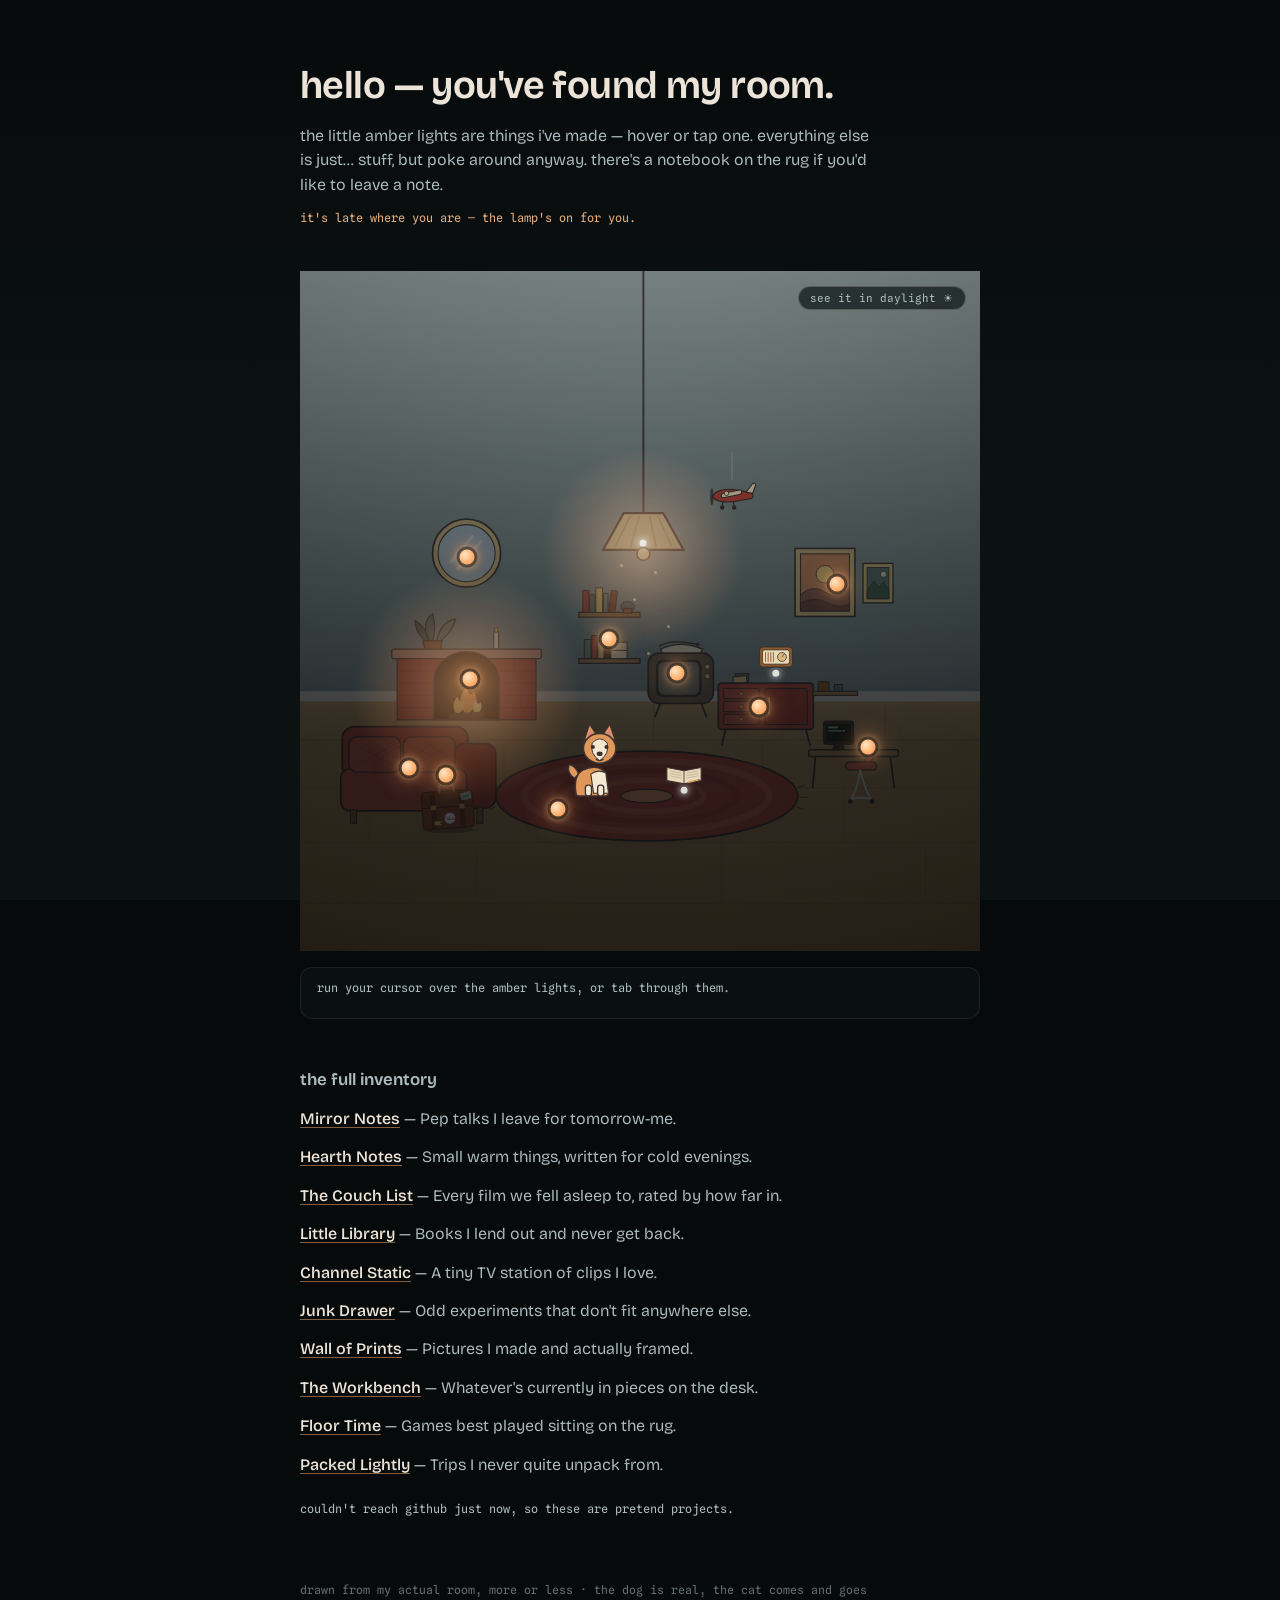
==== commit 9c25dea7: "Redraw the whole room by hand — the photo retires The photograph is gone; the room is now fully illu" ====
--- a/index.html
+++ b/index.html
@@ -78,13 +78,58 @@
 
   /* ---- the room ---------------------------------------------------- */
   .room { position: relative; margin: 2.75rem 0 0; }
-  .room > .photo { display: block; width: 100%; height: auto; }
-
-  /* Evening grade: a tiny warm-dimmed copy of the same photo, multiplied
-     over it, so night light comes from the photo itself. */
+  .room > .photo { display: block; width: 100%; height: auto; aspect-ratio: 1; }
+
+  /* ---- life in the drawn room -------------------------------------- */
+  .flame { transform-box: fill-box; transform-origin: 50% 100%; animation: flamewob 1.1s ease-in-out infinite; }
+  .flame.f2 { animation-duration: 0.9s; animation-delay: 0.25s; }
+  .flame.f3 { animation-duration: 1.3s; animation-delay: 0.5s; }
+  @keyframes flamewob {
+    0%, 100% { transform: scaleY(1) skewX(0deg); opacity: 0.95; }
+    35%      { transform: scaleY(1.12) skewX(2.5deg); opacity: 1; }
+    70%      { transform: scaleY(0.92) skewX(-2deg); opacity: 0.85; }
+  }
+  .swayleaf { transform-box: fill-box; transform-origin: 50% 100%; animation: leafsway 4.5s ease-in-out infinite; }
+  .swayleaf.s2 { animation-delay: 1.1s; animation-duration: 5.2s; }
+  .swayleaf.s3 { animation-delay: 2.3s; animation-duration: 3.9s; }
+  @keyframes leafsway {
+    0%, 100% { transform: rotate(-2.5deg); }
+    50%      { transform: rotate(2.5deg); }
+  }
+  .static-shimmer { animation: shimmer 0.18s steps(2) infinite; }
+  @keyframes shimmer { 0% { opacity: 0.5; } 100% { opacity: 0.72; } }
+  .tail { transform-box: fill-box; transform-origin: 15% 80%; animation: tailwag 0.7s ease-in-out infinite; }
+  @keyframes tailwag {
+    0%, 100% { transform: rotate(-8deg); }
+    50%      { transform: rotate(14deg); }
+  }
+  .cursorblink { animation: cblink 1.1s steps(1) infinite; }
+  @keyframes cblink { 0%, 100% { opacity: 1; } 50% { opacity: 0; } }
+  .mote {
+    position: absolute;
+    width: 0.45%; aspect-ratio: 1;
+    border-radius: 50%;
+    background: rgba(255, 214, 160, 0.5);
+    pointer-events: none;
+    opacity: calc(0.25 + var(--night) * 0.6);
+    animation: drift 9s linear infinite;
+  }
+  @keyframes drift {
+    0%   { transform: translate(0, 0); opacity: 0; }
+    15%  { opacity: inherit; }
+    85%  { opacity: inherit; }
+    100% { transform: translate(-140%, 260%); opacity: 0; }
+  }
+  @media (prefers-reduced-motion: reduce) {
+    .flame, .swayleaf, .static-shimmer, .tail, .cursorblink, .mote { animation: none; }
+  }
+
+  /* Evening grade: a cool blue-grey wash multiplied over the drawing,
+     so night falls on the illustration; the warm glows push through it. */
   .room > .grade {
     position: absolute; inset: 0;
     width: 100%; height: 100%;
+    background: linear-gradient(#31405255, #1c2733ee 70%);
     mix-blend-mode: multiply;
     opacity: var(--night);
     pointer-events: none;
@@ -529,35 +574,63 @@
     box-shadow: none;
     filter: drop-shadow(0 22px 28px rgba(0,0,0,0.55));
   }
-  .spot-art {
-    position: absolute;
-    inset: 0;
-    width: 100%;
-    height: 100%;
-    pointer-events: none;
-  }
+  .obj { transition: transform 0.25s ease; }
+  .obj.lift { transform: translateY(-1px); }
+  @media (prefers-reduced-motion: reduce) { .obj { transition: none; } }
   .examine.settled .held { animation: sway 5s ease-in-out infinite; }
   @keyframes sway {
     0%, 100% { transform: rotate(-1.3deg) translateY(0); }
     50% { transform: rotate(1.3deg) translateY(-5px); }
   }
-  .exam-text { margin-top: 1rem; color: var(--ink); }
+  /* the label reads like a paper tag tied to the thing you're holding */
+  .exam-paper {
+    position: relative;
+    display: inline-block;
+    margin-top: 1.4rem;
+    padding: 0.85rem 1.3rem 0.95rem;
+    background: linear-gradient(168deg, #efe3c8, #e2d3b2);
+    color: #43362a;
+    border-radius: 8px;
+    transform: rotate(-1.6deg);
+    box-shadow: 0 10px 26px rgba(0,0,0,0.45);
+    max-width: 26rem;
+  }
+  .exam-paper::before { /* the string up to the object */
+    content: '';
+    position: absolute;
+    left: 50%;
+    top: -1.35rem;
+    width: 1px;
+    height: 1.35rem;
+    background: rgba(236,228,216,0.5);
+  }
+  .exam-paper::after { /* punched hole */
+    content: '';
+    position: absolute;
+    left: calc(50% - 4px);
+    top: 5px;
+    width: 8px; height: 8px;
+    border-radius: 50%;
+    background: var(--bg-top, #1e2d2f);
+    box-shadow: 0 0 0 2.5px #cbb59a;
+  }
+  .exam-text { color: inherit; }
   .exam-text .lead { font-size: 1.02rem; }
-  .exam-text .lead strong { color: var(--amber); font-weight: 650; }
-  .exam-text .blurb { display: block; margin-top: 0.2rem; color: var(--ink-dim); font-size: 0.92rem; }
-  .exam-text .meta { display: block; margin-top: 0.4rem; }
-  .exam-actions { margin-top: 0.9rem; display: flex; gap: 1.1rem; justify-content: center; align-items: center; }
+  .exam-text .lead strong { color: #b3402e; font-weight: 650; }
+  .exam-text .blurb { display: block; margin-top: 0.2rem; color: #6d5b47; font-size: 0.92rem; }
+  .exam-text .meta { display: block; margin-top: 0.4rem; color: #8a6f4d; }
+  .exam-actions { margin-top: 0.7rem; display: flex; gap: 1.1rem; justify-content: center; align-items: center; }
   .putback {
     font: inherit;
     font-size: 0.9rem;
     background: none;
     border: none;
-    color: var(--ink-dim);
+    color: #6d5b47;
     text-decoration: underline;
     text-underline-offset: 3px;
     cursor: pointer;
   }
-  .putback:hover, .putback:focus-visible { color: var(--ink); }
+  .putback:hover, .putback:focus-visible { color: #43362a; }
   @media (prefers-reduced-motion: reduce) { .examine.settled .held { animation: none; } }
 
   /* ---- the plain list ---------------------------------------------- */
@@ -620,9 +693,9 @@
   <main>
     <div class="room" id="room-living-room">
       <button type="button" class="mode-toggle" id="mode-toggle" aria-pressed="false"></button>
-      <img class="photo" src="[data-uri]"
-           alt="A cutaway model of my living room: a brick fireplace, a woven couch, a round red rug with a corgi sitting on it, a small TV, shelves of books, a red sideboard with a little radio, a desk and chair, a round mirror, framed prints on the walls, and a pendant lamp overhead.">
-      <img class="grade" aria-hidden="true" alt="" src="[data-uri]">
+      <svg class="photo" id="scene" viewBox="0 0 100 100" role="img"
+           aria-label="An illustrated living room: a brick fireplace with a crackling fire, a woven couch, a round red rug with a corgi on it, a small TV showing static, shelves of books, a red sideboard with a little radio, a desk and chair, a round mirror, framed prints on the walls, a leather suitcase by the couch, and a pendant lamp overhead."></svg>
+      <div class="grade" aria-hidden="true"></div>
     </div>
 
     <div class="card" id="card" aria-live="polite">
@@ -637,7 +710,7 @@
   </main>
 
   <footer>
-    <p>that's my actual room, more or less · the dog is real, the cat comes and goes</p>
+    <p>drawn from my actual room, more or less · the dog is real, the cat comes and goes</p>
     <p id="visit-line"></p>
   </footer>
 </div>
@@ -769,43 +842,225 @@
   return 'updated just now';
 }
 
-/* ---- drawn objects ---------------------------------------------------
-   Some things weren't in the photo; they get drawn in, in the same
-   spirit as the toy plane. Each factory returns a fresh SVG. */
+/* ---- the drawn room --------------------------------------------------
+   Every object is authored, in the same flat-color/dark-outline style
+   the toy plane and the cat established. ART holds each object's
+   drawing; the scene composes them at their spots, and picking one up
+   holds the very same drawing. */
 const ART = {
-  suitcase() {
-    const el = document.createElementNS('http://www.w3.org/2000/svg', 'svg');
-    el.setAttribute('viewBox', '0 0 100 78');
-    el.setAttribute('aria-hidden', 'true');
-    el.innerHTML = `
-      <ellipse cx="50" cy="70" rx="36" ry="5" fill="#000" opacity="0.28"/>
-      <g transform="rotate(-4 50 42)">
-        <rect x="14" y="16" width="72" height="52" rx="6" fill="#8a4a32" stroke="#57301f" stroke-width="1.6"/>
-        <rect x="14" y="16" width="72" height="52" rx="6" fill="none" stroke="#a05c3e" stroke-width="0.7"
-              stroke-dasharray="2 2.4" transform="translate(0 1.4)" opacity="0.8"/>
-        <path d="M40 16 v-5 a4 4 0 0 1 4 -4 h12 a4 4 0 0 1 4 4 v5" fill="none" stroke="#d99a5c" stroke-width="3.4" stroke-linecap="round"/>
-        <line x1="14" y1="38" x2="86" y2="38" stroke="#57301f" stroke-width="1.6"/>
-        <rect x="27" y="16" width="6" height="52" fill="#6d3824" stroke="#57301f" stroke-width="0.8"/>
-        <rect x="67" y="16" width="6" height="52" fill="#6d3824" stroke="#57301f" stroke-width="0.8"/>
-        <rect x="26" y="35" width="8" height="6.5" rx="1.2" fill="#d99a5c" stroke="#8a5a2e" stroke-width="0.8"/>
-        <rect x="66" y="35" width="8" height="6.5" rx="1.2" fill="#d99a5c" stroke="#8a5a2e" stroke-width="0.8"/>
-        <path d="M14 22 q-3 0 -3 4 v4 q0 4 3 4 M86 22 q3 0 3 4 v4 q0 4 -3 4" fill="none" stroke="#57301f" stroke-width="1.6"/>
-        <g transform="rotate(8 52 54)">
-          <circle cx="52" cy="54" r="8.5" fill="#ece4d8" stroke="#b3402e" stroke-width="1.6"/>
-          <text x="52" y="56.4" text-anchor="middle" font-size="4.6" font-weight="bold"
-                font-family="Spline Sans Mono, monospace" fill="#b3402e">ITALIA</text>
-        </g>
-        <g transform="rotate(-10 76 25)">
-          <rect x="70" y="20" width="13" height="9" fill="#9db7a5" stroke="#ece4d8" stroke-width="1.2" stroke-dasharray="1.4 1"/>
-          <path d="M72 27 l3.5 -3.5 l2.5 2 l3 -3.5" fill="none" stroke="#3f5b4a" stroke-width="1"/>
-        </g>
-        <g transform="rotate(6 36 60)">
-          <path d="M30 57 h11 l-3 3 l3 3 h-11 z" fill="#e8c46a" stroke="#8a5a2e" stroke-width="0.8"/>
-        </g>
-      </g>`;
-    return el;
-  },
+  mirror: { vb: '0 0 110 110', inner: `
+    <circle cx="55" cy="55" r="50" fill="#d9b87c" stroke="#3a3230" stroke-width="2.5"/>
+    <circle cx="55" cy="55" r="42" fill="#aebfc4" stroke="#3a3230" stroke-width="1.6"/>
+    <path d="M32 68 L64 30 M42 78 L76 38" stroke="#e6efef" stroke-width="5" stroke-linecap="round" opacity="0.55"/>
+  ` },
+  fireplace: { vb: '0 0 220 160', inner: `
+    <g class="swayleaf"><path d="M56 44 C46 28 48 12 60 4 C64 18 64 32 60 44 Z" fill="#5b7267" stroke="#3a3230" stroke-width="1.6"/></g>
+    <g class="swayleaf s2"><path d="M66 44 C70 26 80 14 94 12 C90 26 80 38 70 45 Z" fill="#6d8474" stroke="#3a3230" stroke-width="1.6"/></g>
+    <g class="swayleaf s3"><path d="M50 45 C40 36 34 26 34 14 C46 20 52 32 54 44 Z" fill="#4d6357" stroke="#3a3230" stroke-width="1.6"/></g>
+    <path d="M46 44 h28 l-3 14 h-22 Z" fill="#a05c3e" stroke="#3a3230" stroke-width="1.8"/>
+    <rect x="150" y="30" width="7" height="26" rx="2" fill="#e8d9b8" stroke="#3a3230" stroke-width="1.5"/>
+    <ellipse cx="153.5" cy="28" rx="2.4" ry="4" fill="#ffb054" stroke="#3a3230" stroke-width="1"/>
+    <rect x="0" y="56" width="220" height="14" rx="3" fill="#c9917a" stroke="#3a3230" stroke-width="2"/>
+    <rect x="8" y="70" width="204" height="90" fill="#b0453a" stroke="#3a3230" stroke-width="2"/>
+    <g stroke="#8a3129" stroke-width="1.2" opacity="0.8">
+      <line x1="8" y1="88" x2="212" y2="88"/><line x1="8" y1="106" x2="212" y2="106"/>
+      <line x1="8" y1="124" x2="212" y2="124"/><line x1="8" y1="142" x2="212" y2="142"/>
+      <line x1="40" y1="70" x2="40" y2="88"/><line x1="80" y1="88" x2="80" y2="106"/>
+      <line x1="60" y1="106" x2="60" y2="124"/><line x1="180" y1="70" x2="180" y2="88"/>
+      <line x1="160" y1="106" x2="160" y2="124"/><line x1="190" y1="124" x2="190" y2="142"/>
+    </g>
+    <path d="M62 160 v-58 a48 42 0 0 1 96 0 v58 Z" fill="#241a14" stroke="#3a3230" stroke-width="2"/>
+    <g class="flame"><path d="M110 152 C96 138 100 122 110 112 C112 124 118 126 120 118 C128 128 126 144 110 152 Z" fill="#ff8c42"/></g>
+    <g class="flame f2"><path d="M96 152 C88 144 90 132 97 126 C99 134 103 136 104 131 C109 138 106 148 96 152 Z" fill="#ffb054"/></g>
+    <g class="flame f3"><path d="M124 152 C118 146 118 136 124 130 C125 137 129 138 130 134 C134 141 132 148 124 152 Z" fill="#ffd27a"/></g>
+    <rect x="84" y="150" width="52" height="7" rx="3.5" fill="#6d3824" stroke="#3a3230" stroke-width="1.5" transform="rotate(-4 110 154)"/>
+    <rect x="88" y="152" width="46" height="7" rx="3.5" fill="#57301f" stroke="#3a3230" stroke-width="1.5" transform="rotate(3 111 156)"/>
+  ` },
+  couch: { vb: '0 0 250 180', inner: `
+    <rect x="12" y="30" width="185" height="75" rx="18" fill="#b0453a" stroke="#3a3230" stroke-width="2.4"/>
+    <rect x="176" y="55" width="62" height="95" rx="16" fill="#a03c30" stroke="#3a3230" stroke-width="2.4"/>
+    <rect x="10" y="92" width="185" height="62" rx="13" fill="#b95043" stroke="#3a3230" stroke-width="2.4"/>
+    <rect x="22" y="45" width="76" height="52" rx="12" fill="#c25845" stroke="#3a3230" stroke-width="1.8"/>
+    <rect x="102" y="45" width="76" height="52" rx="12" fill="#c25845" stroke="#3a3230" stroke-width="1.8"/>
+    <g stroke="#8a3129" stroke-width="0.9" opacity="0.6">
+      <path d="M30 55 l60 34 M50 50 l60 38 M74 48 l40 26 M110 55 l60 34 M130 50 l44 30"/>
+      <path d="M90 55 l-60 34 M110 50 l-60 38 M150 52 l-44 28 M170 55 l-56 36"/>
+    </g>
+    <rect x="24" y="152" width="9" height="20" fill="#7d5b3a" stroke="#3a3230" stroke-width="1.5"/>
+    <rect x="150" y="152" width="9" height="20" fill="#7d5b3a" stroke="#3a3230" stroke-width="1.5"/>
+    <rect x="210" y="148" width="9" height="24" fill="#7d5b3a" stroke="#3a3230" stroke-width="1.5"/>
+  ` },
+  shelves: { vb: '0 0 90 180', inner: `
+    <rect x="0" y="52" width="90" height="7" fill="#a67c52" stroke="#3a3230" stroke-width="1.8"/>
+    <rect x="0" y="120" width="90" height="7" fill="#a67c52" stroke="#3a3230" stroke-width="1.8"/>
+    <g stroke="#3a3230" stroke-width="1.4">
+      <rect x="6"  y="20" width="9"  height="32" fill="#b0453a"/>
+      <rect x="16" y="26" width="8"  height="26" fill="#5b7267"/>
+      <rect x="25" y="16" width="10" height="36" fill="#e8c46a"/>
+      <rect x="36" y="24" width="7"  height="28" fill="#7c8781"/>
+      <rect x="44" y="20" width="9"  height="32" fill="#8a4a32" transform="rotate(7 48 52)"/>
+      <ellipse cx="72" cy="44" rx="10" ry="8" fill="#5b7267"/>
+      <rect x="66" y="46" width="12" height="7" fill="#a05c3e"/>
+      <rect x="8"  y="92" width="10" height="28" fill="#6d8474"/>
+      <rect x="19" y="86" width="8"  height="34" fill="#b95043"/>
+      <rect x="28" y="94" width="9"  height="26" fill="#d9b87c"/>
+      <rect x="38" y="88" width="8"  height="32" fill="#43362a"/>
+      <rect x="47" y="96" width="24" height="24" fill="#e8d9b8"/>
+      <line x1="47" y1="108" x2="71" y2="108"/>
+    </g>
+  ` },
+  tv: { vb: '0 0 120 130', inner: `
+    <path d="M28 22 q18 -12 60 -2" fill="none" stroke="#3a3230" stroke-width="2"/>
+    <path d="M40 30 h40 l6 -14" fill="none" stroke="#3a3230" stroke-width="1.6"/>
+    <path d="M30 26 q30 -14 62 0 l-4 8 h-54 Z" fill="#e8d9b8" stroke="#3a3230" stroke-width="1.8"/>
+    <rect x="12" y="32" width="96" height="74" rx="16" fill="#6d5b47" stroke="#3a3230" stroke-width="2.4"/>
+    <rect x="24" y="42" width="66" height="54" rx="10" fill="#2b2b26" stroke="#3a3230" stroke-width="1.6"/>
+    <rect x="27" y="45" width="60" height="48" rx="8" fill="#9aa39b" opacity="0.55" class="static-shimmer"/>
+    <g fill="#e6efef" opacity="0.5"><circle cx="40" cy="55" r="1"/><circle cx="60" cy="70" r="1"/><circle cx="75" cy="52" r="1"/><circle cx="50" cy="84" r="1"/><circle cx="68" cy="88" r="1"/></g>
+    <circle cx="99" cy="52" r="4" fill="#d9b87c" stroke="#3a3230" stroke-width="1.4"/>
+    <circle cx="99" cy="66" r="4" fill="#d9b87c" stroke="#3a3230" stroke-width="1.4"/>
+    <line x1="30" y1="106" x2="22" y2="126" stroke="#3a3230" stroke-width="2.6"/>
+    <line x1="90" y1="106" x2="98" y2="126" stroke="#3a3230" stroke-width="2.6"/>
+  ` },
+  sideboard: { vb: '0 0 150 110', inner: `
+    <rect x="30" y="2" width="20" height="12" fill="#5b7267" stroke="#3a3230" stroke-width="1.4"/>
+    <rect x="27" y="6" width="20" height="10" fill="#d9b87c" stroke="#3a3230" stroke-width="1.4" transform="rotate(-5 37 11)"/>
+    <rect x="5" y="16" width="140" height="68" rx="5" fill="#b0453a" stroke="#3a3230" stroke-width="2.4"/>
+    <rect x="13" y="24" width="52" height="15" rx="2" fill="#b95043" stroke="#3a3230" stroke-width="1.5"/>
+    <rect x="13" y="43" width="52" height="15" rx="2" fill="#b95043" stroke="#3a3230" stroke-width="1.5"/>
+    <rect x="13" y="62" width="52" height="15" rx="2" fill="#b95043" stroke="#3a3230" stroke-width="1.5"/>
+    <circle cx="39" cy="31.5" r="2.4" fill="#e8c46a" stroke="#3a3230" stroke-width="1"/>
+    <circle cx="39" cy="50.5" r="2.4" fill="#e8c46a" stroke="#3a3230" stroke-width="1"/>
+    <circle cx="39" cy="69.5" r="2.4" fill="#e8c46a" stroke="#3a3230" stroke-width="1"/>
+    <rect x="74" y="24" width="62" height="53" rx="2" fill="#a83e33" stroke="#3a3230" stroke-width="1.5"/>
+    <line x1="80" y1="38" x2="80" y2="62" stroke="#e8c46a" stroke-width="2.4" stroke-linecap="round"/>
+    <line x1="16" y1="84" x2="10" y2="108" stroke="#3a3230" stroke-width="2.6"/>
+    <line x1="134" y1="84" x2="140" y2="108" stroke="#3a3230" stroke-width="2.6"/>
+  ` },
+  prints: { vb: '0 0 160 140', inner: `
+    <rect x="8" y="8" width="88" height="100" fill="#d9b87c" stroke="#3a3230" stroke-width="2.4"/>
+    <rect x="16" y="16" width="72" height="84" fill="#d98a5c" stroke="#3a3230" stroke-width="1.5"/>
+    <circle cx="52" cy="46" r="13" fill="#ffd27a" stroke="#3a3230" stroke-width="1.2"/>
+    <path d="M16 76 q18 -16 36 -4 q20 12 36 -6 v34 h-72 Z" fill="#8a5a4a" stroke="#3a3230" stroke-width="1.2"/>
+    <path d="M16 88 q22 -10 40 0 q18 9 32 2 v10 h-72 Z" fill="#6d4438" stroke="#3a3230" stroke-width="1.2"/>
+    <rect x="108" y="30" width="44" height="58" fill="#d9b87c" stroke="#3a3230" stroke-width="2"/>
+    <rect x="114" y="36" width="32" height="46" fill="#5b7267" stroke="#3a3230" stroke-width="1.3"/>
+    <path d="M114 70 l10 -14 l8 9 l6 -8 l8 12 v13 h-32 Z" fill="#3f5b4a" stroke="#3a3230" stroke-width="1.2"/>
+    <circle cx="138" cy="46" r="4.5" fill="#e8d9b8" stroke="#3a3230" stroke-width="1"/>
+  ` },
+  desk: { vb: '0 0 150 190', inner: `
+    <rect x="14" y="8" width="66" height="6" fill="#a67c52" stroke="#3a3230" stroke-width="1.6"/>
+    <rect x="22" y="-6" width="16" height="14" fill="#8a5a2e" stroke="#3a3230" stroke-width="1.4"/>
+    <rect x="46" y="-2" width="12" height="10" fill="#5b7267" stroke="#3a3230" stroke-width="1.4"/>
+    <rect x="30" y="52" width="44" height="34" rx="4" fill="#43362a" stroke="#3a3230" stroke-width="2"/>
+    <rect x="34" y="56" width="36" height="26" rx="2" fill="#1d2620"/>
+    <rect x="37" y="60" width="14" height="2.4" fill="#9dc98a"/>
+    <rect x="37" y="65" width="20" height="2.4" fill="#9dc98a" opacity="0.7"/>
+    <rect x="58" y="65" width="3" height="2.4" fill="#9dc98a" class="cursorblink"/>
+    <path d="M46 86 h12 l3 8 h-18 Z" fill="#43362a" stroke="#3a3230" stroke-width="1.5"/>
+    <rect x="86" y="82" width="12" height="12" rx="2" fill="#e8c46a" stroke="#3a3230" stroke-width="1.4"/>
+    <path d="M98 85 q6 1 0 7" fill="none" stroke="#3a3230" stroke-width="1.4"/>
+    <rect x="8" y="94" width="132" height="10" rx="3" fill="#a67c52" stroke="#3a3230" stroke-width="2.2"/>
+    <line x1="18" y1="104" x2="14" y2="150" stroke="#3a3230" stroke-width="2.6"/>
+    <line x1="128" y1="104" x2="134" y2="150" stroke="#3a3230" stroke-width="2.6"/>
+    <rect x="62" y="112" width="46" height="12" rx="6" fill="#c25845" stroke="#3a3230" stroke-width="2"/>
+    <path d="M100 112 q14 -26 -8 -34 l-6 4 q16 8 4 28" fill="#c25845" stroke="#3a3230" stroke-width="2"/>
+    <path d="M84 124 q-4 26 -13 42 M84 124 q6 26 15 42 M68 168 q17 -7 34 0" fill="none" stroke="#c9c2ae" stroke-width="2.6" stroke-linecap="round"/>
+    <circle cx="69" cy="170" r="3.4" fill="#3a3230"/>
+    <circle cx="101" cy="170" r="3.4" fill="#3a3230"/>
+  ` },
+  rug: { vb: '0 0 460 170', inner: `
+    <ellipse cx="230" cy="92" rx="222" ry="66" fill="#b0453a" stroke="#3a3230" stroke-width="2.6"/>
+    <ellipse cx="230" cy="92" rx="180" ry="52" fill="none" stroke="#c25845" stroke-width="9"/>
+    <ellipse cx="230" cy="92" rx="132" ry="37" fill="none" stroke="#a03c30" stroke-width="9"/>
+    <ellipse cx="230" cy="92" rx="84" ry="23" fill="none" stroke="#c25845" stroke-width="8"/>
+    <ellipse cx="230" cy="92" rx="38" ry="10" fill="#d98a5c" stroke="#3a3230" stroke-width="1.6"/>
+    <g stroke="#8a3129" stroke-width="1.6" opacity="0.85">
+      <line x1="6"  y1="80" x2="-4"  y2="76"/><line x1="4" y1="94" x2="-7" y2="94"/><line x1="8" y1="108" x2="-2" y2="112"/>
+      <line x1="452" y1="80" x2="462" y2="76"/><line x1="455" y1="94" x2="466" y2="94"/><line x1="450" y1="108" x2="460" y2="112"/>
+    </g>
+  ` },
+  suitcase: { vb: '0 0 100 78', inner: `
+    <ellipse cx="50" cy="70" rx="36" ry="5" fill="#000" opacity="0.28"/>
+    <g transform="rotate(-4 50 42)">
+      <rect x="14" y="16" width="72" height="52" rx="6" fill="#8a4a32" stroke="#57301f" stroke-width="1.6"/>
+      <rect x="14" y="17.4" width="72" height="52" rx="6" fill="none" stroke="#a05c3e" stroke-width="0.7" stroke-dasharray="2 2.4" opacity="0.8"/>
+      <path d="M40 16 v-5 a4 4 0 0 1 4 -4 h12 a4 4 0 0 1 4 4 v5" fill="none" stroke="#d99a5c" stroke-width="3.4" stroke-linecap="round"/>
+      <line x1="14" y1="38" x2="86" y2="38" stroke="#57301f" stroke-width="1.6"/>
+      <rect x="27" y="16" width="6" height="52" fill="#6d3824" stroke="#57301f" stroke-width="0.8"/>
+      <rect x="67" y="16" width="6" height="52" fill="#6d3824" stroke="#57301f" stroke-width="0.8"/>
+      <rect x="26" y="35" width="8" height="6.5" rx="1.2" fill="#d99a5c" stroke="#8a5a2e" stroke-width="0.8"/>
+      <rect x="66" y="35" width="8" height="6.5" rx="1.2" fill="#d99a5c" stroke="#8a5a2e" stroke-width="0.8"/>
+      <g transform="rotate(8 52 54)">
+        <circle cx="52" cy="54" r="8.5" fill="#ece4d8" stroke="#b3402e" stroke-width="1.6"/>
+        <text x="52" y="56.4" text-anchor="middle" font-size="4.6" font-weight="bold" font-family="Spline Sans Mono, monospace" fill="#b3402e">ITALIA</text>
+      </g>
+      <g transform="rotate(-10 76 25)">
+        <rect x="70" y="20" width="13" height="9" fill="#9db7a5" stroke="#ece4d8" stroke-width="1.2" stroke-dasharray="1.4 1"/>
+        <path d="M72 27 l3.5 -3.5 l2.5 2 l3 -3.5" fill="none" stroke="#3f5b4a" stroke-width="1"/>
+      </g>
+      <g transform="rotate(6 36 60)">
+        <path d="M30 57 h11 l-3 3 l3 3 h-11 z" fill="#e8c46a" stroke="#8a5a2e" stroke-width="0.8"/>
+      </g>
+    </g>
+  ` },
 };
+
+/* paint order: wall things, then floor things back-to-front */
+const SCENE_ORDER = ['mirror', 'prints', 'shelves', 'fireplace', 'tv', 'sideboard', 'rug', 'couch', 'desk', 'suitcase'];
+
+function buildScene() {
+  const scene = document.getElementById('scene');
+  if (!scene) return;
+  const shell = `
+    <defs>
+      <linearGradient id="wallg" x1="0" y1="0" x2="0" y2="1">
+        <stop offset="0" stop-color="#95a29b"/><stop offset="1" stop-color="#7d8a83"/>
+      </linearGradient>
+      <linearGradient id="floorg" x1="0" y1="0" x2="0" y2="1">
+        <stop offset="0" stop-color="#b28a5c"/><stop offset="1" stop-color="#8d6842"/>
+      </linearGradient>
+      <radialGradient id="wallspot" cx="0.5" cy="0.3" r="0.85">
+        <stop offset="0" stop-color="#ffffff" stop-opacity="0.10"/>
+        <stop offset="1" stop-color="#000000" stop-opacity="0.18"/>
+      </radialGradient>
+    </defs>
+    <rect x="0" y="0" width="100" height="63" fill="url(#wallg)"/>
+    <rect x="0" y="63" width="100" height="37" fill="url(#floorg)"/>
+    <g stroke="#7d5b3a" stroke-width="0.14" opacity="0.45">
+      <line x1="0" y1="69" x2="100" y2="69"/><line x1="0" y1="76" x2="100" y2="76"/>
+      <line x1="0" y1="84" x2="100" y2="84"/><line x1="0" y1="93" x2="100" y2="93"/>
+      <line x1="14" y1="63" x2="14" y2="69"/><line x1="52" y1="63" x2="52" y2="69"/><line x1="86" y1="63" x2="86" y2="69"/>
+      <line x1="30" y1="69" x2="30" y2="76"/><line x1="68" y1="69" x2="68" y2="76"/>
+      <line x1="10" y1="76" x2="10" y2="84"/><line x1="46" y1="76" x2="46" y2="84"/><line x1="80" y1="76" x2="80" y2="84"/>
+      <line x1="26" y1="84" x2="26" y2="93"/><line x1="62" y1="84" x2="62" y2="93"/><line x1="92" y1="84" x2="92" y2="93"/>
+    </g>
+    <rect x="0" y="61.8" width="100" height="1.5" fill="#c6bfa9"/>
+    <line x1="50.5" y1="0" x2="50.5" y2="35.6" stroke="#3a3230" stroke-width="0.28"/>
+    <path d="M44.6 41 L47.6 35.6 h5.8 L56.4 41 Z" fill="#e8c88f" stroke="#3a3230" stroke-width="0.32"/>
+    <g stroke="#c9a06a" stroke-width="0.22"><line x1="46.4" y1="40.4" x2="48.6" y2="36"/><line x1="48.6" y1="40.7" x2="49.9" y2="36"/><line x1="52.4" y1="40.7" x2="51.4" y2="36"/><line x1="54.6" y1="40.4" x2="52.6" y2="36"/></g>
+    <circle cx="50.5" cy="41.6" r="0.95" fill="#ffd9a0" stroke="#3a3230" stroke-width="0.22"/>`;
+  const bySpot = Object.fromEntries(ROOMS[0].spots.map(s => [s.id, s]));
+  const objects = SCENE_ORDER.map(id => {
+    const s = bySpot[id];
+    const a = s && ART[s.art || s.id];
+    if (!a) return '';
+    const [bl, bt, bw, bh] = s.box;
+    return `<svg class="obj" id="obj-${s.id}" x="${bl}" y="${bt}" width="${bw}" height="${bh}"
+                 viewBox="${a.vb}" preserveAspectRatio="xMidYMax meet" overflow="visible">${a.inner}</svg>`;
+  }).join('');
+  scene.innerHTML = shell + objects + `<rect x="0" y="0" width="100" height="100" fill="url(#wallspot)" pointer-events="none"/>`;
+
+  /* dust motes drifting through the pendant light */
+  const room = scene.parentElement;
+  room.querySelectorAll('.mote').forEach(el => el.remove());
+  [[52, 44, 0], [49, 48, 3], [54, 52, 6], [47, 43, 1.5], [51, 56, 7.5]].forEach(([x, y, delay]) => {
+    const m = document.createElement('span');
+    m.className = 'mote';
+    m.style.cssText = `left:${x}%;top:${y}%;animation-delay:${delay}s`;
+    room.appendChild(m);
+  });
+}
 
 /* ---- picking things up ----------------------------------------------
    Click an object and it lifts out of the photograph — a cropped piece
@@ -820,12 +1075,14 @@
   <div class="backdrop"></div>
   <div class="exam-box">
     <div class="held" aria-hidden="true"></div>
-    <div class="exam-text">
-      <span class="lead"></span>
-      <span class="blurb"></span>
-      <span class="meta"></span>
+    <div class="exam-paper">
+      <div class="exam-text">
+        <span class="lead"></span>
+        <span class="blurb"></span>
+        <span class="meta"></span>
+      </div>
+      <div class="exam-actions"></div>
     </div>
-    <div class="exam-actions"></div>
   </div>`;
 document.body.appendChild(examine);
 const held = examine.querySelector('.held');
@@ -834,35 +1091,23 @@
 let settleTimer = null;
 
 function pickUp(p, spot, room) {
-  const img = room.querySelector('.photo');
-  const [bl, bt, bw, bh] = spot.box;
-  const aspect = (img.naturalWidth || 4) / (img.naturalHeight || 3);
-
+  /* hold the drawn object itself */
+  const art = ART[spot.art || spot.id];
+  if (!art) return;
   held.innerHTML = '';
-  held.classList.toggle('art', !!spot.art);
-  if (spot.art && ART[spot.art]) {
-    /* hold the drawn object itself */
-    const W = Math.min(window.innerWidth * 0.72, 300);
-    const svg = ART[spot.art]();
-    const vb = (svg.getAttribute('viewBox') || '0 0 100 78').split(/\s+/);
-    held.style.width = W + 'px';
-    held.style.height = (W * vb[3] / vb[2]) + 'px';
-    held.style.backgroundImage = 'none';
-    svg.style.width = '100%';
-    svg.style.height = '100%';
-    held.appendChild(svg);
-  } else {
-    /* cut the object's slice out of the room photo */
-    const W = Math.min(window.innerWidth * 0.72, 340);
-    const H = W * bh / (bw * aspect);
-    const scaledW = W * 100 / bw;
-    const scaledH = scaledW / aspect;
-    held.style.width = W + 'px';
-    held.style.height = H + 'px';
-    held.style.backgroundImage = `url("${img.currentSrc || img.src}")`;
-    held.style.backgroundSize = `${scaledW}px ${scaledH}px`;
-    held.style.backgroundPosition = `-${scaledW * bl / 100}px -${scaledH * bt / 100}px`;
-  }
+  held.classList.add('art');
+  const W = Math.min(window.innerWidth * 0.72, 320);
+  const vb = art.vb.split(/\s+/);
+  const svg = document.createElementNS('http://www.w3.org/2000/svg', 'svg');
+  svg.setAttribute('viewBox', art.vb);
+  svg.setAttribute('aria-hidden', 'true');
+  svg.innerHTML = art.inner;
+  svg.style.width = '100%';
+  svg.style.height = '100%';
+  held.style.width = W + 'px';
+  held.style.height = (W * vb[3] / vb[2]) + 'px';
+  held.style.backgroundImage = 'none';
+  held.appendChild(svg);
 
   const lead = examine.querySelector('.lead');
   lead.textContent = 'You pick up ';
@@ -1124,9 +1369,26 @@
     });
   } else if (toy.kind === 'radio') {
     btn.setAttribute('aria-pressed', 'false');
+    btn.style.width = '5.5%';
+    btn.insertAdjacentHTML('afterbegin', `<svg viewBox="0 0 100 74" xmlns="http://www.w3.org/2000/svg" aria-hidden="true" style="display:block;width:100%;height:auto">
+      <line x1="76" y1="16" x2="92" y2="-4" stroke="#3a3230" stroke-width="2.4" stroke-linecap="round"/>
+      <rect x="6" y="14" width="88" height="54" rx="10" fill="#8a5a2e" stroke="#3a3230" stroke-width="3"/>
+      <rect x="14" y="22" width="72" height="38" rx="6" fill="#e8d9b8" stroke="#3a3230" stroke-width="2"/>
+      <circle cx="66" cy="41" r="12" fill="#d9b87c" stroke="#3a3230" stroke-width="2"/>
+      <line x1="66" y1="41" x2="72" y2="33" stroke="#3a3230" stroke-width="2"/>
+      <g stroke="#8a5a2e" stroke-width="2.4"><line x1="22" y1="28" x2="22" y2="54"/><line x1="29" y1="28" x2="29" y2="54"/><line x1="36" y1="28" x2="36" y2="54"/><line x1="43" y1="28" x2="43" y2="54"/></g>
+    </svg>`);
     btn.addEventListener('click', () => playRadio(btn, room));
   } else if (toy.kind === 'notebook') {
     btn.setAttribute('aria-haspopup', 'dialog');
+    btn.style.width = '6%';
+    btn.insertAdjacentHTML('afterbegin', `<svg viewBox="0 0 100 62" xmlns="http://www.w3.org/2000/svg" aria-hidden="true" style="display:block;width:100%;height:auto">
+      <path d="M8 46 L50 54 L92 46 L92 14 L50 22 L8 14 Z" fill="#e8d9b8" stroke="#3a3230" stroke-width="2.6"/>
+      <path d="M50 22 L50 54" stroke="#3a3230" stroke-width="2"/>
+      <g stroke="#b3a894" stroke-width="1.6"><path d="M15 22 L44 28 M15 28 L44 34 M15 34 L44 40"/><path d="M56 28 L85 22 M56 34 L85 28 M56 40 L85 34"/></g>
+      <line x1="62" y1="50" x2="84" y2="44" stroke="#d99a5c" stroke-width="3.4" stroke-linecap="round"/>
+      <path d="M84 44 l5 -1.8 l-3.4 4.4 Z" fill="#3a3230"/>
+    </svg>`);
     btn.addEventListener('click', openNotebook);
   } else if (toy.kind === 'plane') {
     spark.remove(); /* the plane is its own attraction */
@@ -1157,6 +1419,26 @@
     });
   } else if (toy.kind === 'corgi') {
     spark.remove(); /* the dog is his own attraction */
+    btn.insertAdjacentHTML('afterbegin', `<svg viewBox="0 0 90 130" xmlns="http://www.w3.org/2000/svg" aria-hidden="true"
+        style="position:absolute;inset:0;width:100%;height:100%" preserveAspectRatio="xMidYMax meet" overflow="visible">
+      <g class="tail"><path d="M14 96 q-12 -8 -8 -20 q10 2 14 14 Z" fill="#e0985a" stroke="#3a3230" stroke-width="2"/></g>
+      <path d="M16 118 q-4 -26 10 -34 q22 -10 34 4 l4 30 q0 4 -4 4 h-40 q-4 0 -4 -4 Z" fill="#e0985a" stroke="#3a3230" stroke-width="2.4"/>
+      <path d="M38 90 q10 -8 22 -2 l4 30 h-22 Z" fill="#f4e8d2" stroke="#3a3230" stroke-width="1.6"/>
+      <rect x="30" y="106" width="9" height="16" rx="4" fill="#f4e8d2" stroke="#3a3230" stroke-width="2"/>
+      <rect x="48" y="106" width="9" height="16" rx="4" fill="#f4e8d2" stroke="#3a3230" stroke-width="2"/>
+      <g>
+        <path d="M28 40 L36 16 L48 34 Z" fill="#e0985a" stroke="#3a3230" stroke-width="2.4"/>
+        <path d="M74 40 L66 16 L54 34 Z" fill="#e0985a" stroke="#3a3230" stroke-width="2.4"/>
+        <path d="M33 36 L37 24 L44 34 Z" fill="#d97f8a" opacity="0.65"/>
+        <path d="M69 36 L65 24 L58 34 Z" fill="#d97f8a" opacity="0.65"/>
+        <ellipse cx="51" cy="52" rx="24" ry="22" fill="#e0985a" stroke="#3a3230" stroke-width="2.4"/>
+        <path d="M40 44 q11 -12 22 0 q4 16 -11 26 q-15 -10 -11 -26 Z" fill="#f4e8d2" stroke="#3a3230" stroke-width="1.4"/>
+        <circle cx="41" cy="50" r="3" fill="#3a3230"/>
+        <circle cx="61" cy="50" r="3" fill="#3a3230"/>
+        <ellipse cx="51" cy="60" rx="4.4" ry="3.4" fill="#3a3230"/>
+        <path d="M46 68 q5 4 10 0" fill="none" stroke="#3a3230" stroke-width="2" stroke-linecap="round"/>
+      </g>
+    </svg>`);
     let boops = 0;
     btn.addEventListener('click', () => {
       boops++;
@@ -1288,11 +1570,14 @@
     });
     a.setAttribute('aria-label', `${p.name} — ${p.blurb}${p.url ? '' : ' (private project)'}`);
     a.style.cssText = `left:${bl}%;top:${bt}%;width:${bw}%;height:${bh}%`;
-    if (spot.art && ART[spot.art]) {
-      const art = ART[spot.art]();
-      art.classList.add('spot-art');
-      a.appendChild(art);
-    }
+    /* the drawn object leans toward whoever is reaching for it */
+    const sceneObj = () => document.getElementById(`obj-${spot.id}`);
+    const liftOn = () => sceneObj()?.classList.add('lift');
+    const liftOff = () => sceneObj()?.classList.remove('lift');
+    a.addEventListener('mouseenter', liftOn);
+    a.addEventListener('mouseleave', liftOff);
+    a.addEventListener('focus', liftOn);
+    a.addEventListener('blur', liftOff);
     const dx = ((spot.x - bl) / bw) * 100, dy = ((spot.y - bt) / bh) * 100;
     const dot = document.createElement('span');
     dot.className = 'dot';
@@ -1610,6 +1895,7 @@
   document.title = document.hidden ? 'come back, the dog misses you' : 'my room';
 });
 
+buildScene();
 load();
 loadNotes();
 </script>
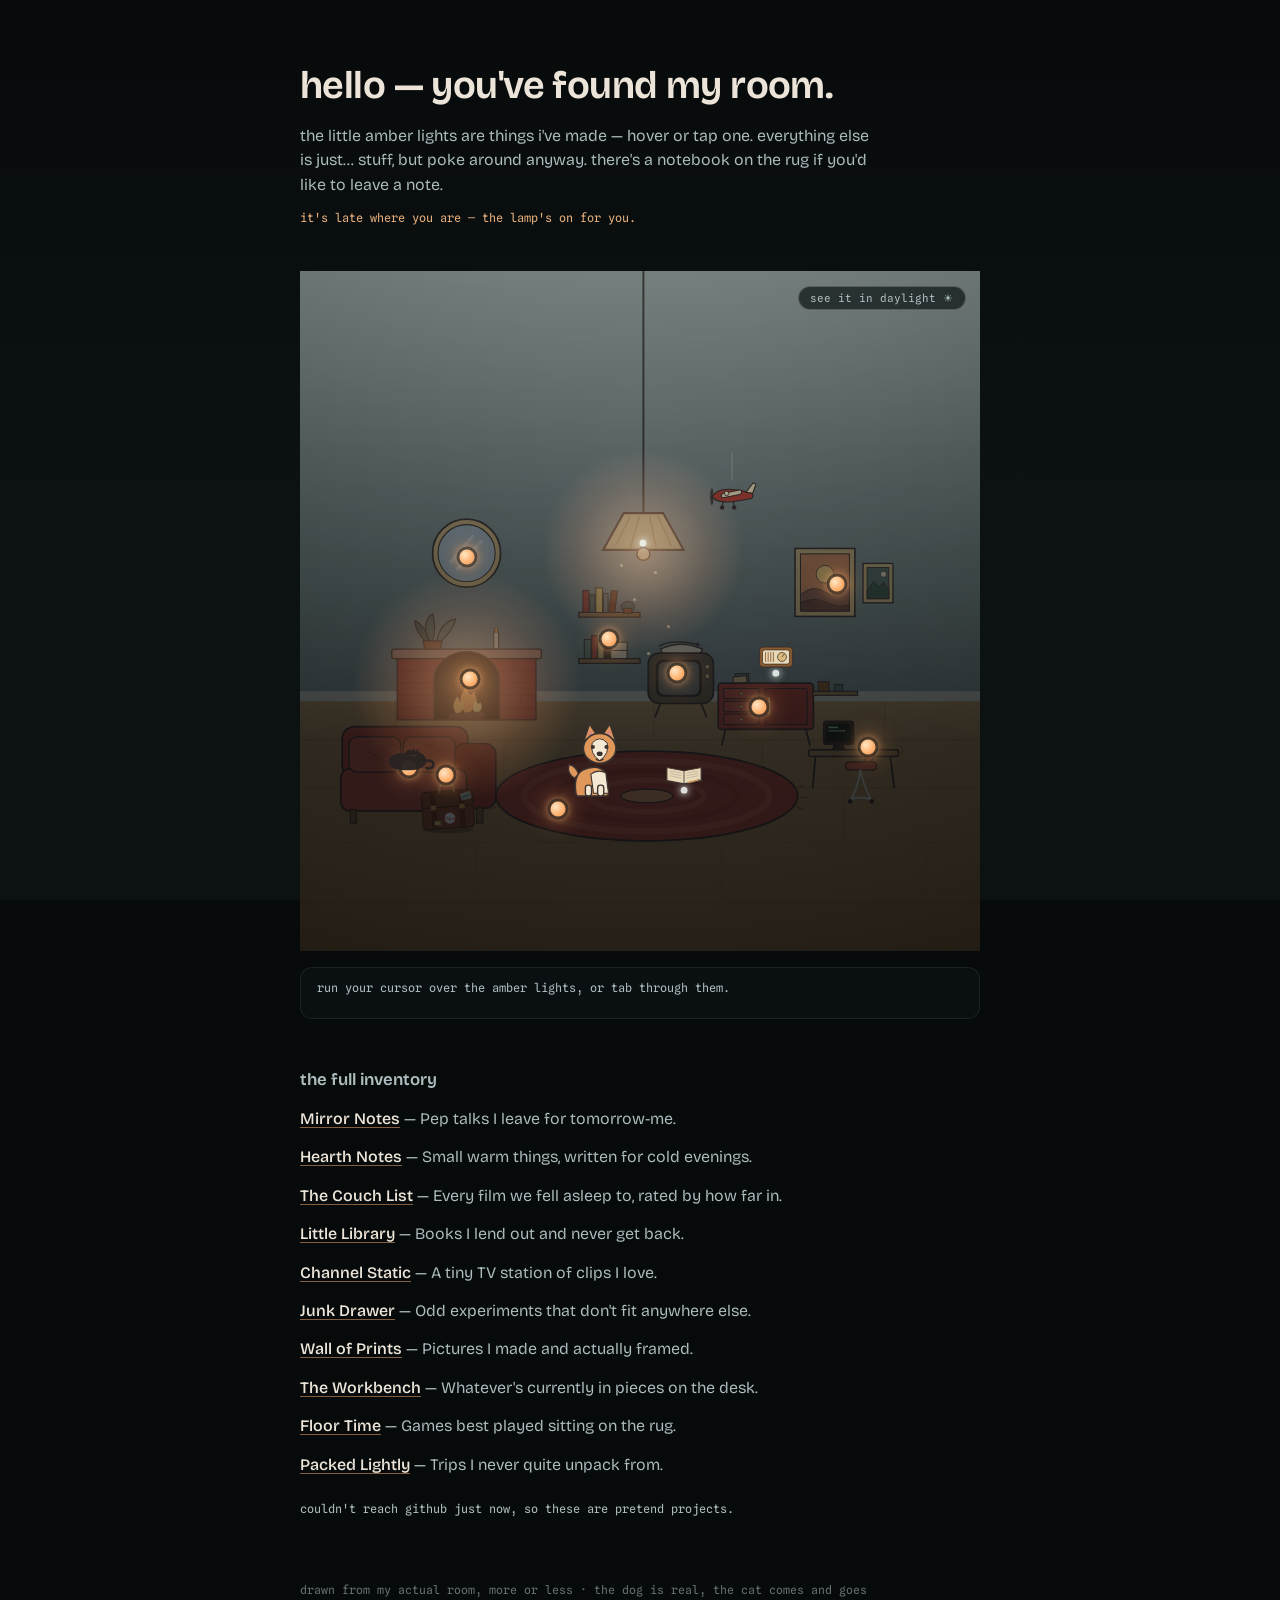
==== commit fa84e4eb: "Everything answers: poking objects that carry no project A room where only some things respond feels" ====
--- a/index.html
+++ b/index.html
@@ -576,7 +576,33 @@
   }
   .obj { transition: transform 0.25s ease; }
   .obj.lift { transform: translateY(-1px); }
-  @media (prefers-reduced-motion: reduce) { .obj { transition: none; } }
+
+  /* poke reactions for objects that carry no project */
+  .poke { position: absolute; background: none; border: 0; cursor: pointer; padding: 0; font: inherit; }
+  .poke .tag { opacity: 0; }
+  .poke:hover .tag, .poke:focus-visible .tag { opacity: 1; }
+  .poke:focus-visible { outline: 2px dashed rgba(236,228,216,0.8); outline-offset: 2px; }
+  @keyframes stokeflare { 0% { filter: brightness(1); } 22% { filter: brightness(1.3); } 100% { filter: brightness(1); } }
+  .obj.stoke { animation: stokeflare 1.5s ease-out; }
+  .obj.stoke .flame { animation-duration: 0.4s; }
+  @keyframes blipflash { 0% { filter: brightness(1); } 30% { filter: brightness(1.45); } 100% { filter: brightness(1); } }
+  .obj.blipflash { animation: blipflash 0.7s ease-out; }
+  @keyframes plump {
+    0% { transform: scale(1, 1); } 30% { transform: scale(1.03, 0.95); }
+    62% { transform: scale(0.99, 1.03); } 100% { transform: scale(1, 1); }
+  }
+  .obj.plump { animation: plump 0.55s ease-out; transform-box: fill-box; transform-origin: 50% 100%; }
+  @keyframes objwobble {
+    0% { transform: rotate(0); } 25% { transform: rotate(1.6deg); }
+    58% { transform: rotate(-1.2deg); } 100% { transform: rotate(0); }
+  }
+  .obj.wobble { animation: objwobble 0.6s ease-out; transform-box: fill-box; transform-origin: 50% 15%; }
+  @keyframes rugripple { 0% { transform: scale(1); } 35% { transform: scale(1.012, 1.06); } 100% { transform: scale(1); } }
+  .obj.ripple { animation: rugripple 0.6s ease-out; transform-box: fill-box; transform-origin: 50% 60%; }
+  @media (prefers-reduced-motion: reduce) {
+    .obj { transition: none; }
+    .obj.stoke, .obj.blipflash, .obj.plump, .obj.wobble, .obj.ripple { animation: none; }
+  }
   .examine.settled .held { animation: sway 5s ease-in-out infinite; }
   @keyframes sway {
     0%, 100% { transform: rotate(-1.3deg) translateY(0); }
@@ -1525,12 +1551,51 @@
   room.appendChild(cat);
 }
 
+/* ---- poking things that aren't projects ------------------------------
+   A room where only some things answer feels like a kiosk. Everything
+   answers. */
+function rerun(el, cls) {
+  el.classList.remove(cls);
+  void el.getBoundingClientRect();
+  el.classList.add(cls);
+  setTimeout(() => el.classList.remove(cls), 1600);
+}
+function crackle() {
+  const Ctx = window.AudioContext || window.webkitAudioContext;
+  if (!Ctx) return;
+  const ctx = new Ctx();
+  const dur = 0.7;
+  const buf = ctx.createBuffer(1, ctx.sampleRate * dur, ctx.sampleRate);
+  const d = buf.getChannelData(0);
+  for (let i = 1; i < d.length; i++) {
+    d[i] = Math.random() < 0.015 ? (Math.random() * 2 - 1) * Math.pow(1 - i / d.length, 1.4) : d[i - 1] * 0.86;
+  }
+  const src = ctx.createBufferSource(); src.buffer = buf;
+  const lp = ctx.createBiquadFilter(); lp.type = 'lowpass'; lp.frequency.value = 2400;
+  const g = ctx.createGain(); g.gain.value = 0.55;
+  src.connect(lp); lp.connect(g); g.connect(ctx.destination);
+  src.start();
+  src.onended = () => ctx.close().catch(() => {});
+}
+const POKES = {
+  fireplace: { label: 'the fire',      act: (o, r, s) => { rerun(o, 'stoke'); crackle(); speak(r, s.x, s.y - 12, '*crackle*'); } },
+  couch:     { label: 'the couch',     act: (o, r, s) => { rerun(o, 'plump'); speak(r, s.x, s.y - 12, 'poomf.'); } },
+  tv:        { label: 'the tv',        act: (o, r, s) => { rerun(o, 'blipflash'); speak(r, s.x, s.y - 9, 'still static.'); } },
+  mirror:    { label: 'the mirror',    act: (o, r, s) => { rerun(o, 'blipflash'); speak(r, s.x, s.y - 8, 'hi, you.'); } },
+  prints:    { label: 'the prints',    act: (o, r, s) => { rerun(o, 'wobble'); speak(r, s.x, s.y - 9, '*straightens frame*'); } },
+  rug:       { label: 'the rug',       act: (o, r, s) => { rerun(o, 'ripple'); speak(r, s.x - 8, s.y - 6, '*floof*'); } },
+  shelves:   { label: 'the shelves',   act: (o, r, s) => { rerun(o, 'wobble'); speak(r, s.x, s.y - 11, 'mostly unread.'); } },
+  sideboard: { label: 'the sideboard', act: (o, r, s) => { rerun(o, 'plump'); speak(r, s.x, s.y - 8, '*rattle*'); } },
+  desk:      { label: 'the desk',      act: (o, r, s) => { rerun(o, 'wobble'); speak(r, s.x, s.y - 12, 'work in progress.'); } },
+  suitcase:  { label: 'the suitcase',  act: (o, r, s) => { rerun(o, 'wobble'); speak(r, s.x, s.y - 9, 'not unpacked yet.'); } },
+};
+
 /* ---- rendering ------------------------------------------------------ */
 function renderRoom(roomData, projects) {
   const room = document.getElementById(`room-${roomData.id}`);
   if (!room) return;
 
-  room.querySelectorAll('.spot, .toy, .glow, .cat').forEach(el => el.remove());
+  room.querySelectorAll('.spot, .toy, .glow, .cat, .poke').forEach(el => el.remove());
 
   for (const g of roomData.glows || []) {
     const el = document.createElement('div');
@@ -1596,6 +1661,27 @@
     i++;
   }
 
+  /* objects that carry no project still answer when poked */
+  for (const spot of roomData.spots) {
+    if (taken.get(spot.id)) continue;
+    const poke = POKES[spot.id];
+    const obj = document.getElementById(`obj-${spot.id}`);
+    if (!poke || !obj) continue;
+    const [bl, bt, bw, bh] = spot.box;
+    const btn = document.createElement('button');
+    btn.type = 'button';
+    btn.className = 'poke';
+    btn.setAttribute('aria-label', poke.label);
+    btn.style.cssText = `left:${bl}%;top:${bt}%;width:${bw}%;height:${bh}%`;
+    const tag = document.createElement('span');
+    tag.className = 'tag';
+    tag.style.cssText = 'left:50%;top:40%';
+    tag.textContent = `(${poke.label})`;
+    btn.appendChild(tag);
+    btn.addEventListener('click', () => poke.act(obj, room, spot));
+    room.appendChild(btn);
+  }
+
   for (const toy of roomData.toys || []) room.appendChild(makeToy(toy, room));
   maybeCat(roomData, room);
   renderScraps(roomData, room);
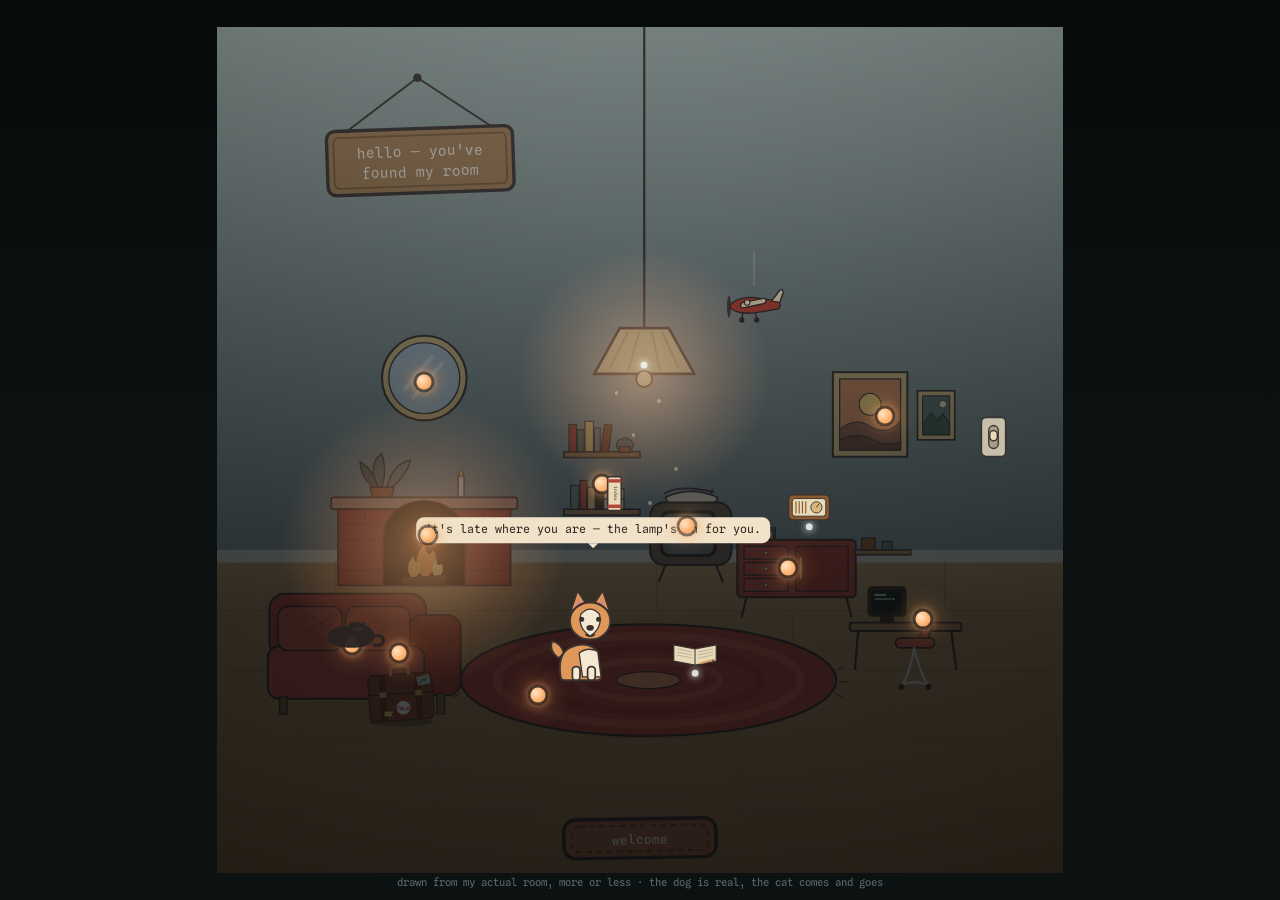
==== commit 8ae4ac7f: "The website dissolves: the room is the page now No chrome that isn't an object. The headline hangs o" ====
--- a/index.html
+++ b/index.html
@@ -59,25 +59,27 @@
     body { background-attachment: fixed; }
   }
 
-  .wrap { max-width: 720px; margin: 0 auto; padding: 3.5rem 1.25rem 4rem; }
-
-  header h1 {
-    font-size: clamp(1.7rem, 5vw, 2.4rem);
-    font-weight: 640;
-    letter-spacing: -0.015em;
-    margin-bottom: 0.5rem;
-  }
-  header p { color: var(--ink-dim); max-width: 36rem; }
-  .greeting {
-    margin-top: 0.7rem;
-    font-family: 'Spline Sans Mono', ui-monospace, monospace;
-    font-size: 0.74rem;
-    color: rgba(255, 193, 138, 0.9);
-  }
-  .greeting:empty { display: none; }
+  /* the page is the room: one unscrolling tableau under the sky */
+  html, body { height: 100%; overflow: hidden; }
+  .wrap {
+    height: 100dvh;
+    display: flex;
+    align-items: center;
+    justify-content: center;
+    padding: 0.6rem;
+  }
+  /* the words live in the scene now; these stay for screen readers */
+  header {
+    position: absolute;
+    width: 1px; height: 1px;
+    overflow: hidden;
+    clip-path: inset(50%);
+    white-space: nowrap;
+  }
 
   /* ---- the room ---------------------------------------------------- */
-  .room { position: relative; margin: 2.75rem 0 0; }
+  main { display: contents; }
+  .room { position: relative; width: min(94dvh, 96vw); margin: 0; }
   .room > .photo { display: block; width: 100%; height: auto; aspect-ratio: 1; }
 
   /* ---- life in the drawn room -------------------------------------- */
@@ -155,22 +157,21 @@
     62%      { opacity: calc(0.28 + var(--night) * 0.8); }
   }
 
-  /* the little day/night switch in the room's corner */
+  /* the day/night control is a light switch on the wall */
   .mode-toggle {
     position: absolute;
-    top: 0.9rem; right: 0.9rem;
+    left: 90.2%; top: 46%;
+    width: 3.2%;
     z-index: 2;
-    background: rgba(12, 20, 21, 0.7);
-    border: 1px solid rgba(236, 228, 216, 0.25);
-    border-radius: 999px;
-    color: var(--ink-dim);
-    font-family: 'Spline Sans Mono', ui-monospace, monospace;
-    font-size: 0.68rem;
-    padding: 0.3rem 0.7rem;
+    background: none;
+    border: 0;
+    padding: 0;
     cursor: pointer;
   }
-  .mode-toggle:hover { color: var(--ink); border-color: rgba(255, 180, 116, 0.5); }
-  .mode-toggle:focus-visible { outline: 2px solid var(--amber); outline-offset: 2px; }
+  .mode-toggle svg { display: block; width: 100%; height: auto; }
+  .mode-toggle .nub { transition: transform 0.2s ease; transform-box: fill-box; transform-origin: 50% 50%; }
+  .mode-toggle.on .nub { transform: translateY(38%); }
+  .mode-toggle:focus-visible { outline: 2px dashed rgba(236,228,216,0.8); outline-offset: 3px; }
 
   /* embers drifting up from the hearth at night */
   .ember {
@@ -500,34 +501,11 @@
     min-height: 1em;
   }
 
-  /* ---- the caption card -------------------------------------------- */
-  .card {
-    margin-top: 1rem;
-    min-height: 3.2rem;
-    padding: 0.65rem 1rem;
-    background: var(--card);
-    border: 1px solid rgba(236,228,216,0.08);
-    border-radius: 12px;
-    display: flex;
-    align-items: baseline;
-    flex-wrap: wrap;
-    gap: 0.25rem 0.6rem;
-  }
-  .card .hint {
-    color: var(--ink-dim);
-    font-family: 'Spline Sans Mono', ui-monospace, monospace;
-    font-size: 0.74rem;
-  }
-  .card h2 { font-size: 1.02rem; font-weight: 620; display: inline; }
-  .card h2 a { color: var(--ink); text-decoration-color: rgba(255,180,116,0.5); }
-  .card h2 a:hover { color: var(--amber); }
-  .card .blurb { color: var(--ink-dim); font-size: 0.92rem; }
   .meta {
     font-family: 'Spline Sans Mono', ui-monospace, monospace;
     font-size: 0.72rem;
     color: rgba(255, 193, 138, 0.9);
   }
-  .card .meta { margin-left: auto; }
   .enter {
     display: inline-block;
     background: var(--amber);
@@ -576,9 +554,23 @@
   }
   .obj { transition: transform 0.25s ease; }
   .obj.lift { transform: translateY(-1px); }
-
-  /* poke reactions for objects that carry no project */
-  .poke { position: absolute; background: none; border: 0; cursor: pointer; padding: 0; font: inherit; }
+  .lay-back { transform: translateX(calc(var(--parx, 0) * -0.06px)); transition: transform 0.5s cubic-bezier(0.2, 0.8, 0.4, 1); }
+  .lay-front { transform: translateX(calc(var(--parx, 0) * 0.12px)); transition: transform 0.5s cubic-bezier(0.2, 0.8, 0.4, 1); }
+  .blackout {
+    position: fixed; inset: 0;
+    background: #050606;
+    opacity: 0;
+    pointer-events: none;
+    transition: opacity 0.38s ease-in;
+    z-index: 60;
+  }
+  .blackout.on { opacity: 1; pointer-events: auto; }
+
+  /* poke reactions for objects that carry no project.
+     stacking: pokes under project spots, toys and creatures on top */
+  .poke { position: absolute; background: none; border: 0; cursor: pointer; padding: 0; font: inherit; z-index: 1; }
+  .spot { z-index: 2; }
+  .toy, .cat, .scrap { z-index: 3; }
   .poke .tag { opacity: 0; }
   .poke:hover .tag, .poke:focus-visible .tag { opacity: 1; }
   .poke:focus-visible { outline: 2px dashed rgba(236,228,216,0.8); outline-offset: 2px; }
@@ -659,8 +651,41 @@
   .putback:hover, .putback:focus-visible { color: #43362a; }
   @media (prefers-reduced-motion: reduce) { .examine.settled .held { animation: none; } }
 
-  /* ---- the plain list ---------------------------------------------- */
-  .list { margin-top: 3rem; }
+  /* ---- the inventory: an index card that lives in a shelf book ----- */
+  #inventory {
+    background: linear-gradient(172deg, #efe3c8, #e0d1af);
+    color: #43362a;
+    border: none;
+    border-radius: 10px;
+    box-shadow: 0 18px 50px rgba(0,0,0,0.55);
+    padding: 1.4rem 1.6rem 1.1rem;
+    width: min(30rem, 92vw);
+    max-height: 82dvh;
+    overflow-y: auto;
+    transform: rotate(-0.8deg);
+  }
+  #inventory::backdrop { background: rgba(5, 8, 8, 0.55); backdrop-filter: blur(2px); }
+  #inventory .list h2 { color: #6d5b47; }
+  #inventory .list a { color: #43362a; text-decoration-color: rgba(179,64,46,0.5); }
+  #inventory .list a:hover { color: #b3402e; }
+  #inventory .list .blurb { color: #6d5b47; }
+  #inventory .list .privname { color: #43362a; }
+  #inventory .list .meta, #inventory .status { color: #8a6f4d; }
+  #inventory .putback { display: block; margin: 0.8rem 0 0 auto; }
+
+  /* the book on the shelf that opens it */
+  .index-book {
+    position: absolute;
+    z-index: 3;
+    background: none; border: 0; padding: 0;
+    cursor: pointer;
+  }
+  .index-book svg { display: block; width: 100%; height: auto; }
+  .index-book:hover svg, .index-book:focus-visible svg { transform: translateY(-6%); }
+  .index-book svg { transition: transform 0.2s ease; }
+  .index-book:focus-visible { outline: 2px dashed rgba(236,228,216,0.8); outline-offset: 2px; }
+
+  .list { margin-top: 0; }
   .list h2 { font-size: 1.05rem; font-weight: 620; color: var(--ink-dim); margin-bottom: 0.9rem; }
   .list ul { list-style: none; }
   .list li { margin-bottom: 0.85rem; }
@@ -684,11 +709,19 @@
   }
   .status:empty { display: none; }
 
+  /* the floor plaque under the diorama */
   footer {
-    margin-top: 4rem;
+    position: fixed;
+    bottom: 0.55rem;
+    left: 50%;
+    transform: translateX(-50%);
+    text-align: center;
     font-family: 'Spline Sans Mono', ui-monospace, monospace;
-    font-size: 0.72rem;
-    color: rgba(163,180,182,0.6);
+    font-size: 0.66rem;
+    line-height: 1.5;
+    color: rgba(163,180,182,0.55);
+    pointer-events: none;
+    white-space: nowrap;
   }
 
   /* ---- phones ------------------------------------------------------ */
@@ -718,21 +751,18 @@
 
   <main>
     <div class="room" id="room-living-room">
-      <button type="button" class="mode-toggle" id="mode-toggle" aria-pressed="false"></button>
+      <button type="button" class="mode-toggle" id="mode-toggle" aria-pressed="false" aria-label="the light switch">
+        <svg viewBox="0 0 40 62" xmlns="http://www.w3.org/2000/svg" aria-hidden="true">
+          <rect x="2" y="2" width="36" height="58" rx="7" fill="#c6bfa9" stroke="#3a3230" stroke-width="2.4"/>
+          <rect x="13" y="14" width="14" height="34" rx="7" fill="#a89f88" stroke="#3a3230" stroke-width="2"/>
+          <rect class="nub" x="14.5" y="16" width="11" height="15" rx="5.5" fill="#e8d9b8" stroke="#3a3230" stroke-width="2"/>
+        </svg>
+      </button>
       <svg class="photo" id="scene" viewBox="0 0 100 100" role="img"
            aria-label="An illustrated living room: a brick fireplace with a crackling fire, a woven couch, a round red rug with a corgi on it, a small TV showing static, shelves of books, a red sideboard with a little radio, a desk and chair, a round mirror, framed prints on the walls, a leather suitcase by the couch, and a pendant lamp overhead."></svg>
       <div class="grade" aria-hidden="true"></div>
     </div>
 
-    <div class="card" id="card" aria-live="polite">
-      <p class="hint">run your cursor over the amber lights, or tab through them.</p>
-    </div>
-
-    <section class="list" id="projects">
-      <h2>the full inventory</h2>
-      <ul id="project-list"></ul>
-      <p class="status" id="status"></p>
-    </section>
   </main>
 
   <footer>
@@ -740,6 +770,15 @@
     <p id="visit-line"></p>
   </footer>
 </div>
+
+<dialog id="inventory" aria-labelledby="inventory-title">
+  <section class="list" id="projects">
+    <h2 id="inventory-title">the full inventory</h2>
+    <ul id="project-list"></ul>
+    <p class="status" id="status"></p>
+  </section>
+  <button type="button" class="putback" id="inventory-close">put it back</button>
+</dialog>
 
 <dialog id="notebook" aria-labelledby="notebook-title">
   <h2 id="notebook-title">the notebook</h2>
@@ -849,7 +888,6 @@
 
 /* ===================================================================== */
 
-const card = document.getElementById('card');
 const listEl = document.getElementById('project-list');
 const statusEl = document.getElementById('status');
 const params = new URLSearchParams(location.search);
@@ -1065,7 +1103,20 @@
     <line x1="50.5" y1="0" x2="50.5" y2="35.6" stroke="#3a3230" stroke-width="0.28"/>
     <path d="M44.6 41 L47.6 35.6 h5.8 L56.4 41 Z" fill="#e8c88f" stroke="#3a3230" stroke-width="0.32"/>
     <g stroke="#c9a06a" stroke-width="0.22"><line x1="46.4" y1="40.4" x2="48.6" y2="36"/><line x1="48.6" y1="40.7" x2="49.9" y2="36"/><line x1="52.4" y1="40.7" x2="51.4" y2="36"/><line x1="54.6" y1="40.4" x2="52.6" y2="36"/></g>
-    <circle cx="50.5" cy="41.6" r="0.95" fill="#ffd9a0" stroke="#3a3230" stroke-width="0.22"/>`;
+    <circle cx="50.5" cy="41.6" r="0.95" fill="#ffd9a0" stroke="#3a3230" stroke-width="0.22"/>
+    <g transform="rotate(-2 24 15)">
+      <circle cx="24" cy="6" r="0.5" fill="#3a3230"/>
+      <path d="M24 6 L15.5 12 M24 6 L32.5 12" stroke="#3a3230" stroke-width="0.22" fill="none"/>
+      <rect x="13" y="12" width="22" height="7.6" rx="1" fill="#a67c52" stroke="#3a3230" stroke-width="0.4"/>
+      <rect x="13.8" y="12.8" width="20.4" height="6" rx="0.6" fill="none" stroke="#7d5b3a" stroke-width="0.22"/>
+      <text x="24" y="15.3" text-anchor="middle" font-size="1.7" font-family="Spline Sans Mono, monospace" fill="#f0e6d2">hello — you've</text>
+      <text x="24" y="17.7" text-anchor="middle" font-size="1.7" font-family="Spline Sans Mono, monospace" fill="#f0e6d2">found my room</text>
+    </g>
+    <g transform="rotate(-1 50 96)">
+      <rect x="41" y="93.6" width="18" height="4.6" rx="1.4" fill="#a05c3e" stroke="#3a3230" stroke-width="0.4"/>
+      <rect x="42" y="94.4" width="16" height="3" rx="0.8" fill="none" stroke="#7a4029" stroke-width="0.25" stroke-dasharray="0.7 0.5"/>
+      <text x="50" y="96.6" text-anchor="middle" font-size="1.5" font-family="Spline Sans Mono, monospace" fill="#f0e6d2">welcome</text>
+    </g>`;
   const bySpot = Object.fromEntries(ROOMS[0].spots.map(s => [s.id, s]));
   const objects = SCENE_ORDER.map(id => {
     const s = bySpot[id];
@@ -1075,7 +1126,10 @@
     return `<svg class="obj" id="obj-${s.id}" x="${bl}" y="${bt}" width="${bw}" height="${bh}"
                  viewBox="${a.vb}" preserveAspectRatio="xMidYMax meet" overflow="visible">${a.inner}</svg>`;
   }).join('');
-  scene.innerHTML = shell + objects + `<rect x="0" y="0" width="100" height="100" fill="url(#wallspot)" pointer-events="none"/>`;
+  scene.innerHTML =
+    `<g class="lay-back">${shell}</g>` +
+    `<g class="lay-front">${objects}</g>` +
+    `<rect x="0" y="0" width="100" height="100" fill="url(#wallspot)" pointer-events="none"/>`;
 
   /* dust motes drifting through the pendant light */
   const room = scene.parentElement;
@@ -1086,6 +1140,40 @@
     m.style.cssText = `left:${x}%;top:${y}%;animation-delay:${delay}s`;
     room.appendChild(m);
   });
+
+  /* the index book on the shelf opens the full inventory */
+  if (!room.querySelector('.index-book')) {
+    const book = document.createElement('button');
+    book.type = 'button';
+    book.className = 'index-book';
+    book.setAttribute('aria-haspopup', 'dialog');
+    book.setAttribute('aria-label', 'the index — the full list of things in the room');
+    book.title = 'the index';
+    book.style.cssText = 'left:46%;top:53%;width:2%;height:4.4%';
+    book.innerHTML = `<svg viewBox="0 0 20 44" xmlns="http://www.w3.org/2000/svg" aria-hidden="true">
+      <rect x="2" y="2" width="16" height="40" rx="2" fill="#e8d9b8" stroke="#3a3230" stroke-width="1.8"/>
+      <rect x="2" y="5" width="16" height="4" fill="#b0453a"/>
+      <rect x="2" y="35" width="16" height="4" fill="#b0453a"/>
+      <text x="10" y="23" text-anchor="middle" font-size="5.4" font-family="Spline Sans Mono, monospace"
+            fill="#43362a" transform="rotate(90 10 22)">index</text>
+    </svg>`;
+    book.addEventListener('click', openInventory);
+    room.appendChild(book);
+  }
+
+  /* a whisper of parallax: the wall hangs back, the furniture leans in */
+  if (matchMedia('(hover: hover)').matches && !matchMedia('(prefers-reduced-motion: reduce)').matches) {
+    document.addEventListener('pointermove', e => {
+      const r = scene.getBoundingClientRect();
+      const t = Math.max(-1, Math.min(1, ((e.clientX - r.left) / r.width - 0.5) * 2));
+      scene.style.setProperty('--parx', (t * 8).toFixed(2));
+    }, { passive: true });
+  }
+}
+
+function openInventory() {
+  const inv = document.getElementById('inventory');
+  if (inv && !inv.open) inv.showModal();
 }
 
 /* ---- picking things up ----------------------------------------------
@@ -1111,6 +1199,10 @@
     </div>
   </div>`;
 document.body.appendChild(examine);
+const blackout = document.createElement('div');
+blackout.className = 'blackout';
+blackout.setAttribute('aria-hidden', 'true');
+document.body.appendChild(blackout);
 const held = examine.querySelector('.held');
 const REDUCED = matchMedia('(prefers-reduced-motion: reduce)');
 let heldFrom = null;  /* the spot to fly back to and refocus */
@@ -1158,6 +1250,13 @@
     go.className = 'enter';
     go.href = p.url;
     go.textContent = 'step inside ↗';
+    /* leaving a room turns the lights out behind you */
+    go.addEventListener('click', e => {
+      if (reducedMotion || e.metaKey || e.ctrlKey || e.shiftKey) return;
+      e.preventDefault();
+      document.querySelector('.blackout').classList.add('on');
+      setTimeout(() => { location.href = go.href; }, 400);
+    });
     actions.append(go);
   }
   const back = document.createElement('button');
@@ -1227,18 +1326,6 @@
 examine.querySelector('.backdrop').addEventListener('click', putBack);
 document.addEventListener('keydown', e => { if (e.key === 'Escape') putBack(); });
 
-/* a guestbook note shown in the same caption spot */
-function showNoteCard(n) {
-  card.innerHTML = '';
-  const blurb = document.createElement('span');
-  blurb.className = 'blurb';
-  blurb.textContent = `“${n.message}”`;
-  const meta = document.createElement('span');
-  meta.className = 'meta';
-  meta.textContent = `— ${n.name || 'someone'}, in the notebook`;
-  card.append(blurb, meta);
-}
-
 /* ---- time of day ---------------------------------------------------- */
 let clockOverride = null; /* the little switch in the corner sets this */
 const reducedMotion = window.matchMedia('(prefers-reduced-motion: reduce)').matches;
@@ -1282,7 +1369,8 @@
   updateEmbers(band === 'night');
   const toggle = document.getElementById('mode-toggle');
   if (toggle) {
-    toggle.textContent = band === 'night' ? 'see it in daylight ☀' : 'see it at night ☾';
+    toggle.classList.toggle('on', band === 'night');
+    toggle.setAttribute('aria-label', band === 'night' ? 'the light switch — flip for daylight' : 'the light switch — flip for night');
     toggle.setAttribute('aria-pressed', String(!!clockOverride));
   }
   return band;
@@ -1303,6 +1391,12 @@
     h >= 11 && h < 17 ? 'come in, come in.' :
     h >= 17 && h < 21 ? "evening — good timing, the fire's just getting going." :
     "it's late where you are — the lamp's on for you.";
+  /* the dog delivers the greeting now that the words left the page */
+  setTimeout(() => {
+    const room = document.getElementById(`room-${ROOMS[0].id}`);
+    const dog = ROOMS[0].toys.find(t => t.kind === 'corgi');
+    if (room && dog) speak(room, dog.x + 1, dog.y - 10, el.textContent);
+  }, 1300);
 })();
 
 /* ---- toys ----------------------------------------------------------- */
@@ -1712,7 +1806,8 @@
     who.className = 'who';
     who.textContent = `— ${n.name || 'someone'}`;
     scrap.append(msg, who);
-    scrap.addEventListener('mouseenter', () => showNoteCard(n));
+    scrap.addEventListener('mouseenter', () =>
+      speak(room, slots[i][0] + 4, slots[i][1] - 5, `“${n.message}” — ${n.name || 'someone'}`));
     scrap.addEventListener('click', openNotebook);
     room.appendChild(scrap);
   });
@@ -1765,6 +1860,7 @@
 }
 
 document.getElementById('note-close').addEventListener('click', () => notebook.close());
+document.getElementById('inventory-close').addEventListener('click', () => document.getElementById('inventory').close());
 noteText.addEventListener('input', () => {
   noteCount.textContent = `${130 - noteText.value.length} left`;
 });
@@ -1852,6 +1948,7 @@
   document.querySelectorAll('.spot.lit').forEach(el => el.classList.remove('lit'));
   if (!id) return;
   if (id === 'guestbook') { openNotebook(); return; }
+  if (id === 'projects') { openInventory(); return; }
   const spotEl = document.getElementById(`spot-${id}`);
   if (!spotEl) return;
   spotEl.classList.add('lit');
